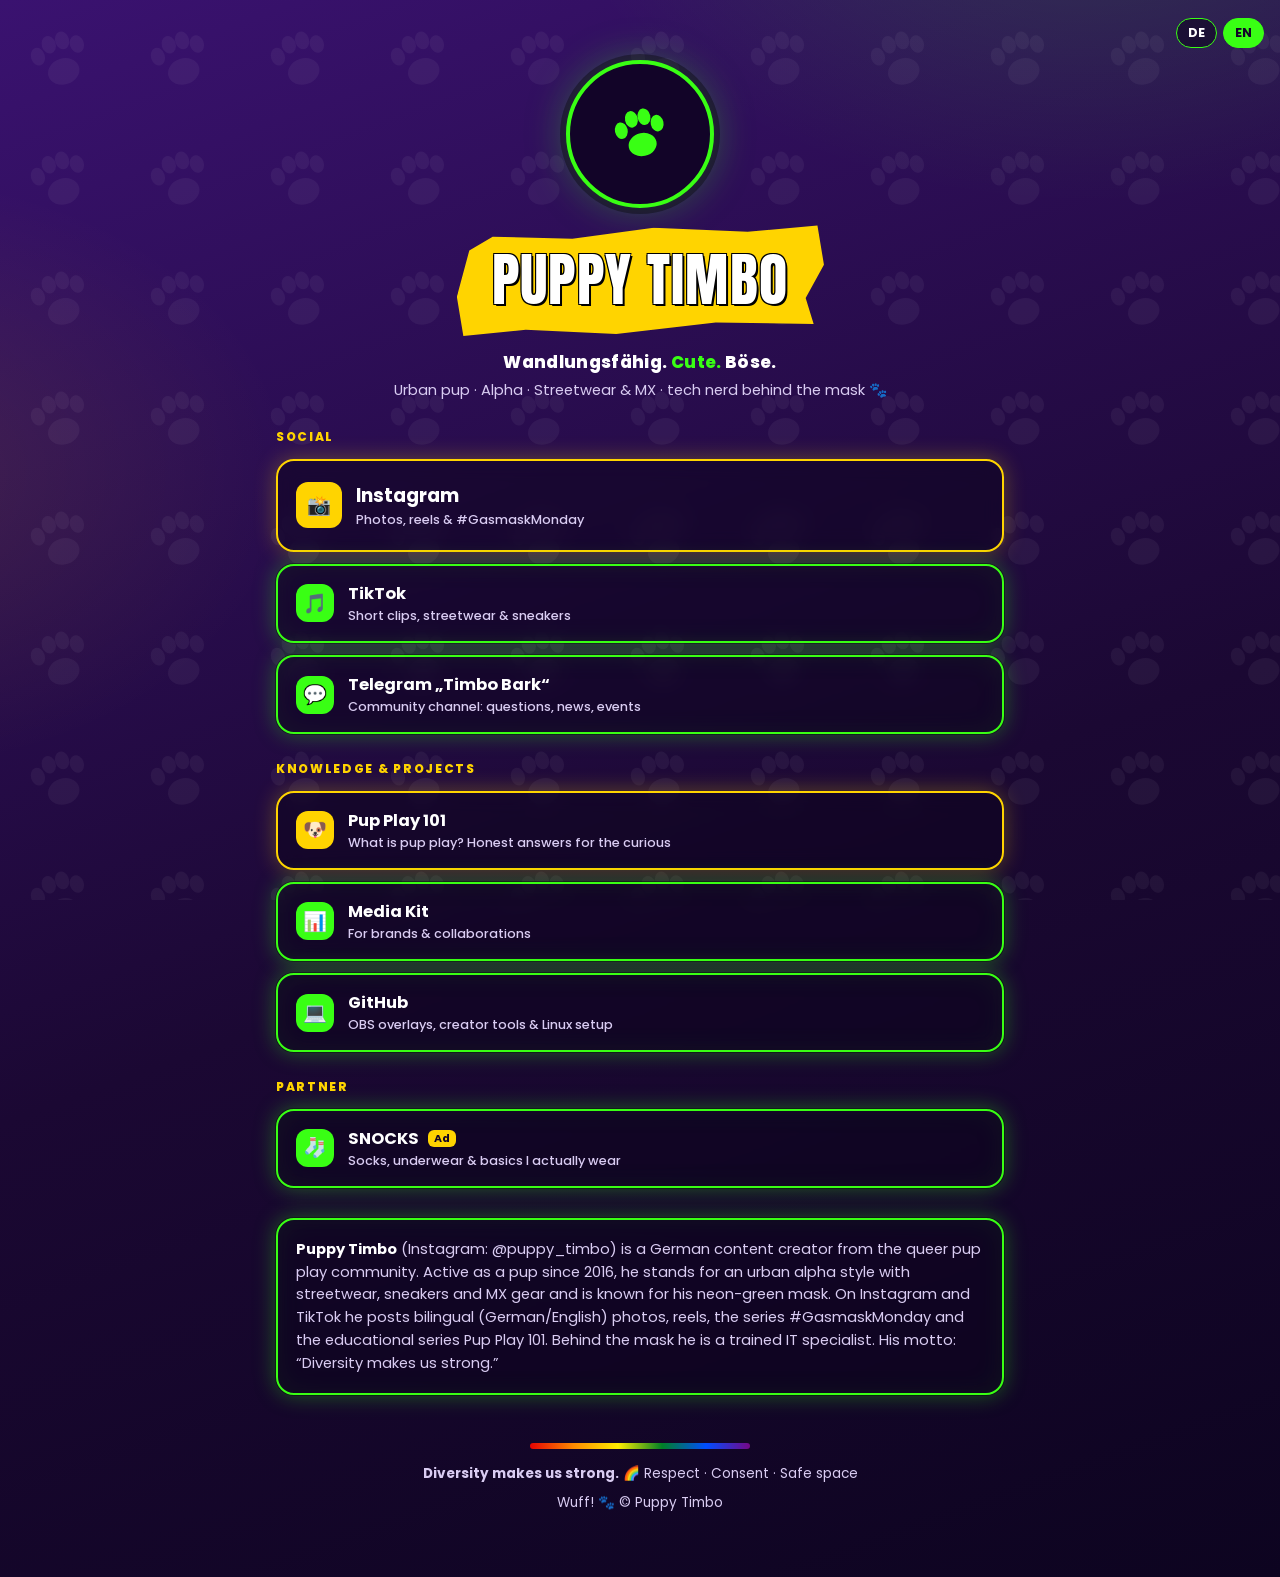
==== index.html @ d81efe4d "Add files via upload" ====
<!DOCTYPE html>
<html lang="de">
<head>
<meta charset="utf-8">
<meta name="viewport" content="width=device-width,initial-scale=1">
<title>Puppy Timbo · Links</title>
<meta name="description" content="Puppy Timbo – Urban Pup, Alpha, Content Creator. Wandlungsfähig. Cute. Böse. Alle Links an einem Ort.">
<meta property="og:title" content="Puppy Timbo 🐾">
<meta property="og:description" content="Wandlungsfähig. Cute. Böse. – Alle Links von Puppy Timbo.">
<meta property="og:image" content="https://puppytimbo.github.io/assets/social-preview.png">
<link rel="canonical" href="https://puppytimbo.github.io/">
<meta property="og:url" content="https://puppytimbo.github.io/">
<meta property="og:type" content="profile">
<meta name="twitter:card" content="summary_large_image">
<link rel="alternate" type="text/plain" title="llms.txt" href="/llms.txt">
<script type="application/ld+json">
{
 "@context": "https://schema.org",
 "@graph": [
  {
   "@type": "Person",
   "@id": "https://puppytimbo.github.io/#person",
   "name": "Puppy Timbo",
   "alternateName": [
    "Pup Timbo",
    "puppy_timbo",
    "Timbo"
   ],
   "url": "https://puppytimbo.github.io/",
   "image": "https://puppytimbo.github.io/assets/social-preview.png",
   "description": "Puppy Timbo (Instagram: @puppy_timbo) ist ein deutscher Content Creator aus der queeren Pup-Play-Community. Er ist seit 2016 als Puppy aktiv, steht für einen urbanen Alpha-Stil mit Streetwear, Sneakern und MX-Gear und ist an seiner neongrünen Maske erkennbar. Auf Instagram und TikTok postet er zweisprachig (Deutsch/Englisch) Fotos, Reels, die Serie #GasmaskMonday und die Aufklärungsreihe Pup Play 101. Hinter der Maske ist er gelernter Informatiker. Sein Motto: „Vielfalt macht stark.“",
   "jobTitle": "Content Creator",
   "knowsAbout": [
    "Pup Play",
    "Pet Play",
    "Queer Community",
    "LGBTQ+",
    "Streetwear",
    "MX-Gear",
    "Content Creation",
    "OBS Studio",
    "Fotografie"
   ],
   "knowsLanguage": [
    "de",
    "en"
   ],
   "slogan": "Wandlungsfähig. Cute. Böse.",
   "sameAs": [
    "https://www.instagram.com/puppy_timbo/",
    "https://www.tiktok.com/@puppy.timbo",
    "https://t.me/timbo_bark",
    "https://github.com/PuppyTimbo"
   ]
  },
  {
   "@type": "WebSite",
   "@id": "https://puppytimbo.github.io/#website",
   "url": "https://puppytimbo.github.io/",
   "name": "Puppy Timbo",
   "inLanguage": [
    "de",
    "en"
   ],
   "publisher": {
    "@id": "https://puppytimbo.github.io/#person"
   }
  }
 ]
}
</script>
<meta name="theme-color" content="#3a1270">
<link rel="icon" href="assets/paw.svg">
<link rel="preconnect" href="https://fonts.googleapis.com"><link rel="preconnect" href="https://fonts.gstatic.com" crossorigin>
<link href="https://fonts.googleapis.com/css2?family=Anton&family=Poppins:wght@400;500;600;700;800&display=swap" rel="stylesheet">
<link rel="stylesheet" href="assets/timbo.css">
<script src="assets/lang.js"></script>
<style>
  .hero{text-align:center;padding-top:28px}
  .avatar{width:148px;height:148px;border-radius:50%;margin:0 auto 18px;border:4px solid var(--neon);
    box-shadow:0 0 0 6px rgba(0,0,0,.35),0 0 40px var(--neon-soft);background:#120428 url(assets/paw.svg) center/55% no-repeat;overflow:hidden}
  .avatar img{width:100%;height:100%;object-fit:cover;display:block}
  .claim{font-weight:800;font-size:1.05rem;margin-top:14px;letter-spacing:.02em}
  .claim i{font-style:normal;color:var(--neon)}
  .sub{color:var(--text-2);font-size:.92rem;margin-top:4px}
  .btn.big{padding:20px 18px;font-size:1.18rem}.btn.big .ico{width:46px;height:46px}
  .about{padding:18px;margin-top:30px;font-size:.92rem;color:var(--text-2)}
  .about b{color:#fff}
  .sec{font-size:.75rem;font-weight:800;letter-spacing:.14em;text-transform:uppercase;color:var(--gelb);margin:26px 0 2px}
</style>
</head>
<body>
<div class="lang"><button data-set="de">DE</button><button data-set="en">EN</button></div>
<main class="wrap">
  <header class="hero">
    <!-- Profilbild: lege dein Foto als assets/timbo.jpg ab (quadratisch, mind. 400×400) -->
    <div class="avatar"><img src="assets/timbo.jpg" alt="Puppy Timbo" onerror="this.remove()"></div>
    <h1 class="brush">Puppy Timbo</h1>
    <p class="claim">Wandlungsfähig. <i>Cute.</i> Böse.</p>
    <p class="sub" data-lang="de">Urban Pup · Alpha · Streetwear & MX · Tech-Nerd hinter der Maske 🐾</p>
    <p class="sub" data-lang="en">Urban pup · Alpha · Streetwear & MX · tech nerd behind the mask 🐾</p>
  </header>

  <p class="sec">Social</p>
  <a class="btn glass gelb big" href="https://www.instagram.com/puppy_timbo/?utm_source=github&utm_medium=linkinbio&utm_campaign=links" target="_blank" rel="noopener">
    <span class="ico">📸</span><span>Instagram<small data-lang="de">Fotos, Reels & #GasmaskMonday</small><small data-lang="en">Photos, reels & #GasmaskMonday</small></span></a>
  <a class="btn glass" href="https://www.tiktok.com/@puppy.timbo?utm_source=github&utm_medium=linkinbio&utm_campaign=links" target="_blank" rel="noopener">
    <span class="ico">🎵</span><span>TikTok<small data-lang="de">Kurze Clips, Streetwear & Sneaker</small><small data-lang="en">Short clips, streetwear & sneakers</small></span></a>
  <a class="btn glass" href="https://t.me/timbo_bark" target="_blank" rel="noopener">
    <span class="ico">💬</span><span>Telegram „Timbo Bark“<small data-lang="de">Community-Kanal: Fragen, News, Events</small><small data-lang="en">Community channel: questions, news, events</small></span></a>

  <p class="sec" data-lang="de">Wissen & Projekte</p><p class="sec" data-lang="en">Knowledge & projects</p>
  <a class="btn glass gelb" href="pupplay101.html">
    <span class="ico">🐶</span><span>Pup Play 101<small data-lang="de">Was ist Pup Play? Ehrliche Antworten für Neugierige</small><small data-lang="en">What is pup play? Honest answers for the curious</small></span></a>
  <a class="btn glass" href="mediakit.html">
    <span class="ico">📊</span><span>Media Kit<small data-lang="de">Für Brands & Kooperationen</small><small data-lang="en">For brands & collaborations</small></span></a>
  <a class="btn glass" href="https://github.com/PuppyTimbo" target="_blank" rel="noopener">
    <span class="ico">💻</span><span>GitHub<small data-lang="de">OBS-Overlays, Creator-Tools & Linux-Setup</small><small data-lang="en">OBS overlays, creator tools & Linux setup</small></span></a>

  <p class="sec">Partner</p>
  <!-- Affiliate-Link: SNOCKS-Link mit deinen UTM-Parametern hier eintragen -->
  <a class="btn glass" href="https://snocks.com/?utm_source=github&utm_medium=linkinbio&utm_campaign=snocks" target="_blank" rel="noopener sponsored">
    <span class="ico">🧦</span><span>SNOCKS <span class="tag-ad" data-lang="de">Werbung</span><span class="tag-ad" data-lang="en">Ad</span><small data-lang="de">Socken, Underwear & Basics, die ich selbst trage</small><small data-lang="en">Socks, underwear & basics I actually wear</small></span></a>

  <section class="about glass" aria-label="Über Puppy Timbo">
    <p data-lang="de"><b>Puppy Timbo</b> (Instagram: @puppy_timbo) ist ein deutscher Content Creator aus der queeren Pup-Play-Community. Er ist seit 2016 als Puppy aktiv, steht für einen urbanen Alpha-Stil mit Streetwear, Sneakern und MX-Gear und ist an seiner neongrünen Maske erkennbar. Auf Instagram und TikTok postet er zweisprachig (Deutsch/Englisch) Fotos, Reels, die Serie #GasmaskMonday und die Aufklärungsreihe Pup Play 101. Hinter der Maske ist er gelernter Informatiker. Sein Motto: „Vielfalt macht stark.“</p>
    <p data-lang="en"><b>Puppy Timbo</b> (Instagram: @puppy_timbo) is a German content creator from the queer pup play community. Active as a pup since 2016, he stands for an urban alpha style with streetwear, sneakers and MX gear and is known for his neon-green mask. On Instagram and TikTok he posts bilingual (German/English) photos, reels, the series #GasmaskMonday and the educational series Pup Play 101. Behind the mask he is a trained IT specialist. His motto: “Diversity makes us strong.”</p>
  </section>

  <footer>
    <div class="rainbow"></div>
    <p data-lang="de"><b>Vielfalt macht stark.</b> 🌈 Respekt · Konsens · Safe Space</p>
    <p data-lang="en"><b>Diversity makes us strong.</b> 🌈 Respect · Consent · Safe space</p>
    <p style="margin-top:8px">Wuff! 🐾 © Puppy Timbo</p>
  </footer>
</main>
</body>
</html>
---- assets/timbo.css ----
/* Puppy Timbo – Design-System (Media-Kit-Look: Lila, gelber Pinsel, Glas + Neongrün) */
@font-face{font-family:"Anton";src:url("anton.woff2") format("woff2");font-display:swap}
:root{
  --lila-1:#1b0833; --lila-2:#3a1270; --lila-3:#5b1fa6;
  --neon:#39ff14; --neon-soft:rgba(57,255,20,.35);
  --gelb:#ffd400; --blau:#2f7bff;
  --glas:rgba(14,4,30,.55); --text:#ffffff; --text-2:#d9ccf2;
  --radius:18px;
  --font-head:'Anton','Impact',sans-serif;
  --font:'Poppins',system-ui,sans-serif;
}
*{box-sizing:border-box;margin:0;padding:0}
html{scroll-behavior:smooth;background:#0d0420}
body{
  font-family:var(--font);color:var(--text);min-height:100vh;line-height:1.55;
  background:
    radial-gradient(900px 600px at 85% -10%, rgba(57,255,20,.18), transparent 60%),
    radial-gradient(700px 500px at -10% 30%, rgba(255,212,0,.10), transparent 60%),
    linear-gradient(160deg,var(--lila-2) 0%,var(--lila-1) 55%,#0d0420 100%);

}
body::before{ /* Pfoten-Muster */
  content:"";position:fixed;inset:0;pointer-events:none;opacity:.05;
  background-image:url("data:image/svg+xml,%3Csvg xmlns='http://www.w3.org/2000/svg' width='120' height='120' viewBox='0 0 120 120'%3E%3Cg fill='%23ffffff' transform='rotate(-18 60 60)'%3E%3Cellipse cx='60' cy='72' rx='16' ry='13'/%3E%3Cellipse cx='40' cy='50' rx='7' ry='9'/%3E%3Cellipse cx='54' cy='42' rx='7' ry='9'/%3E%3Cellipse cx='68' cy='42' rx='7' ry='9'/%3E%3Cellipse cx='81' cy='50' rx='7' ry='9'/%3E%3C/g%3E%3C/svg%3E");
}
a{color:var(--neon)}
.wrap{max-width:760px;margin:0 auto;padding:32px 16px 64px;position:relative}
.wrap.wide{max-width:1040px}

/* Gelber Pinselstrich hinter Überschriften */
.brush{
  display:inline-block;position:relative;font-family:var(--font-head);
  font-weight:400;letter-spacing:.02em;text-transform:uppercase;color:#fff;
  padding:.15em .6em .2em;z-index:0;
  text-shadow:2px 2px 0 #000,-1px -1px 0 #000,1px -1px 0 #000,-1px 1px 0 #000;
}
.brush::before{
  content:"";position:absolute;inset:0;z-index:-1;background:var(--gelb);
  transform:rotate(-1.6deg) skewX(-8deg);
  clip-path:polygon(2% 18%,8% 6%,30% 10%,52% 2%,78% 8%,97% 4%,100% 40%,96% 70%,99% 94%,72% 90%,45% 98%,20% 92%,3% 96%,0 60%);
}
h1.brush{font-size:clamp(2.2rem,7vw,3.6rem)}
h2.brush{font-size:clamp(1.5rem,4.5vw,2.1rem);margin:40px 0 18px}

/* Glas-Kacheln mit Neongrün-Rahmen */
.glass{
  background:var(--glas);border:2px solid var(--neon);border-radius:var(--radius);
  box-shadow:0 0 0 1px rgba(0,0,0,.4),0 0 22px var(--neon-soft),inset 0 0 30px rgba(57,255,20,.06);
  backdrop-filter:blur(10px);-webkit-backdrop-filter:blur(10px);
}
.grid{display:grid;gap:14px;grid-template-columns:repeat(auto-fit,minmax(160px,1fr))}
.kpi{padding:18px;text-align:center}
.kpi b{display:block;font-family:var(--font-head);font-size:2.3rem;font-weight:400;color:var(--neon);line-height:1.1}
.kpi span{font-size:.85rem;color:var(--text-2);font-weight:600}

/* Listen mit grünen Punkten */
ul.dots{list-style:none}
ul.dots li{padding-left:1.4em;position:relative;margin:.35em 0}
ul.dots li::before{content:"";position:absolute;left:0;top:.55em;width:.62em;height:.62em;border-radius:50%;background:var(--neon);box-shadow:0 0 8px var(--neon)}

.chips{display:flex;flex-wrap:wrap;gap:8px}
.chip{border:1.5px solid var(--neon);border-radius:999px;padding:4px 12px;font-size:.85rem;font-weight:600;background:rgba(57,255,20,.08)}

.btn{
  display:flex;align-items:center;gap:14px;width:100%;padding:15px 18px;margin:12px 0;
  text-decoration:none;color:#fff;font-weight:700;font-size:1.02rem;
  transition:transform .15s ease, box-shadow .15s ease;
}
.btn:hover{transform:translateY(-2px) rotate(-.4deg);box-shadow:0 0 34px var(--neon-soft)}
.btn .ico{width:38px;height:38px;flex:none;border-radius:12px;display:grid;place-items:center;background:var(--neon);color:#120428;font-size:1.2rem}
.btn small{display:block;font-weight:500;color:var(--text-2);font-size:.8rem}
.btn.gelb{border-color:var(--gelb);box-shadow:0 0 22px rgba(255,212,0,.3)}
.btn.gelb .ico{background:var(--gelb)}
.tag-ad{font-size:.68rem;font-weight:700;color:#120428;background:var(--gelb);border-radius:6px;padding:1px 6px;margin-left:6px;vertical-align:middle}

.rainbow{height:6px;border-radius:6px;background:linear-gradient(90deg,#e40303,#ff8c00,#ffed00,#008026,#004dff,#750787)}
.muted{color:var(--text-2)}
footer{margin-top:48px;text-align:center;font-size:.85rem;color:var(--text-2)}
footer .rainbow{max-width:220px;margin:0 auto 14px}

/* Sprachumschalter DE/EN */
.lang{position:absolute;top:18px;right:16px;display:flex;gap:6px;z-index:5}
.lang button{font:700 .8rem var(--font);color:#fff;background:var(--glas);border:1.5px solid var(--neon);border-radius:999px;padding:5px 11px;cursor:pointer}
.lang button[aria-pressed="true"]{background:var(--neon);color:#120428}
html[lang="de"] [data-lang="en"], html[lang="en"] [data-lang="de"]{display:none!important}

details.faq{margin:12px 0;padding:0}
details.faq summary{cursor:pointer;list-style:none;padding:16px 50px 16px 18px;font-weight:700;position:relative}
details.faq summary::-webkit-details-marker{display:none}
details.faq summary::after{content:"+";position:absolute;right:18px;top:10px;font-size:1.6rem;color:var(--neon)}
details.faq[open] summary::after{content:"–"}
details.faq .a{padding:0 18px 18px;color:var(--text-2)}
details.faq .a p+p{margin-top:.6em}

nav.top{display:flex;gap:10px;flex-wrap:wrap;margin-bottom:12px}
nav.top a{font-weight:700;font-size:.85rem;text-decoration:none;color:#fff;border-bottom:2px solid var(--neon)}
@media (prefers-reduced-motion:reduce){*{transition:none!important;animation:none!important}}
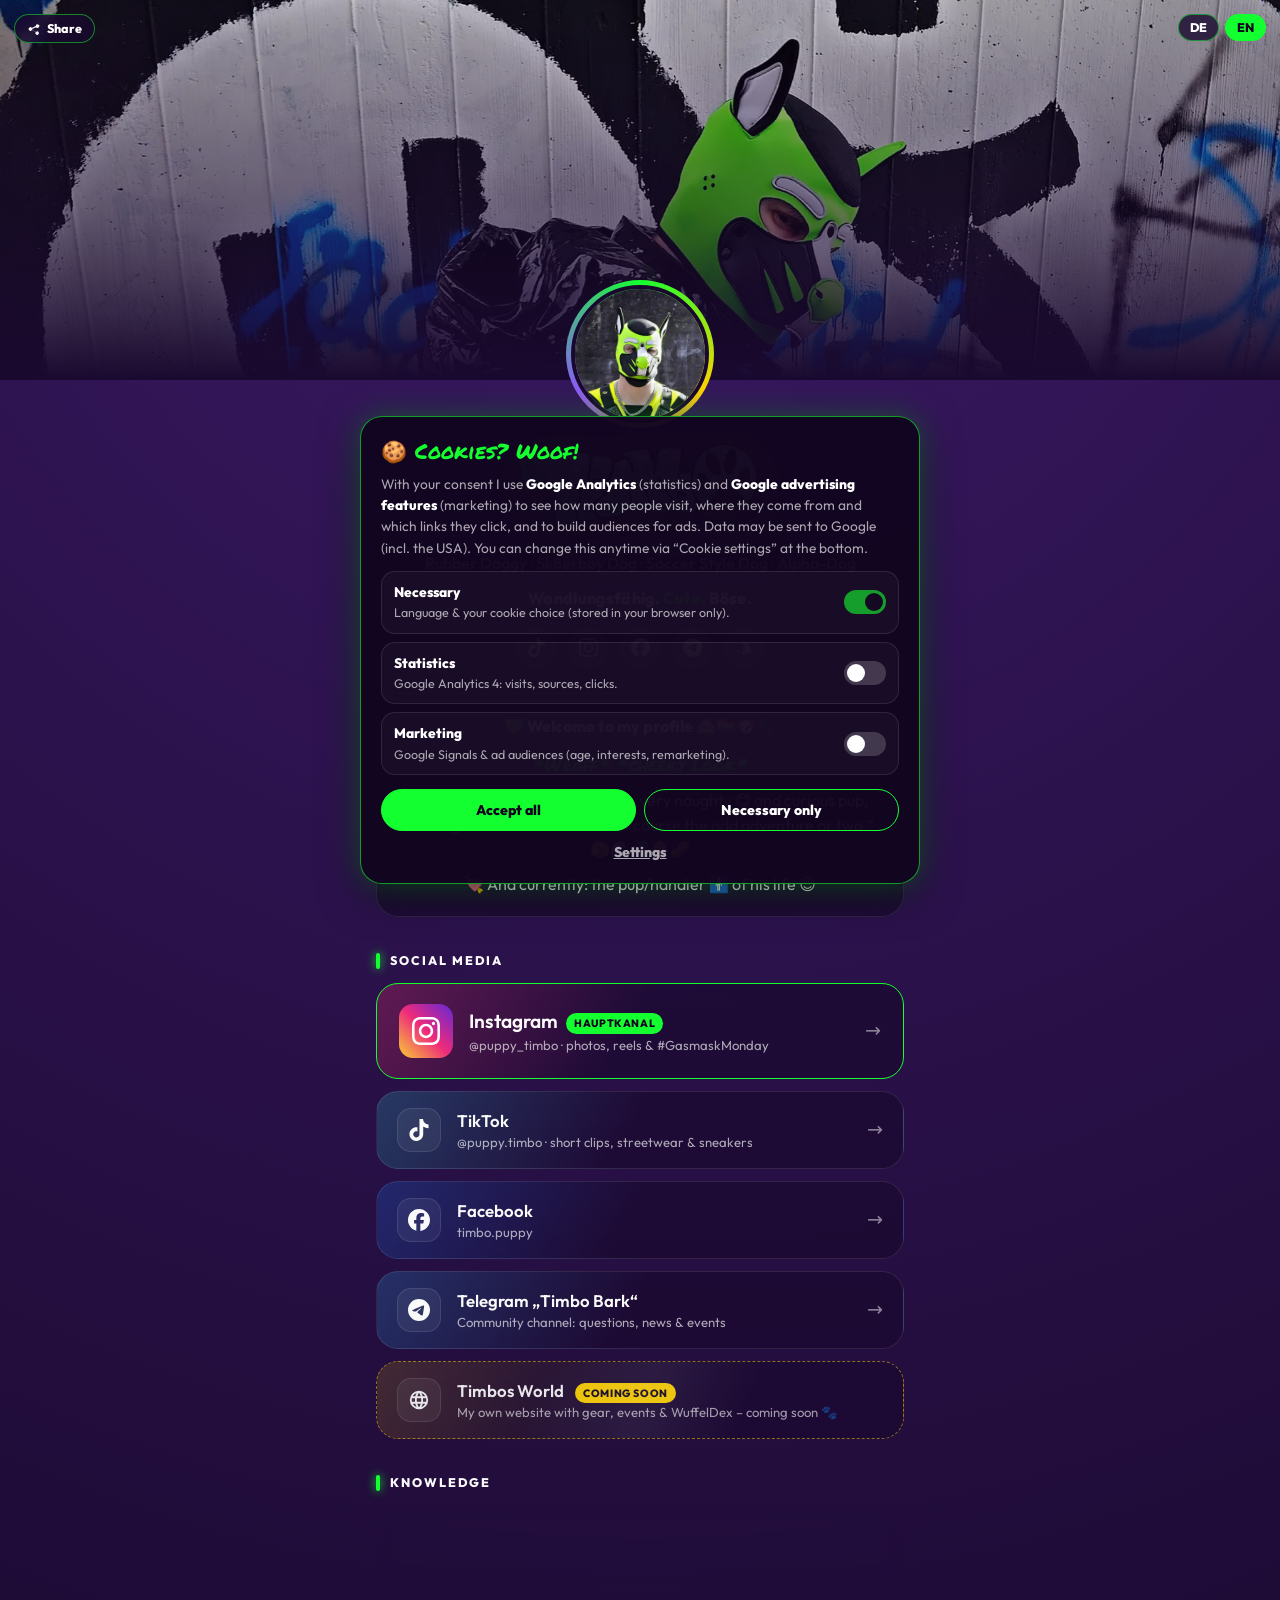
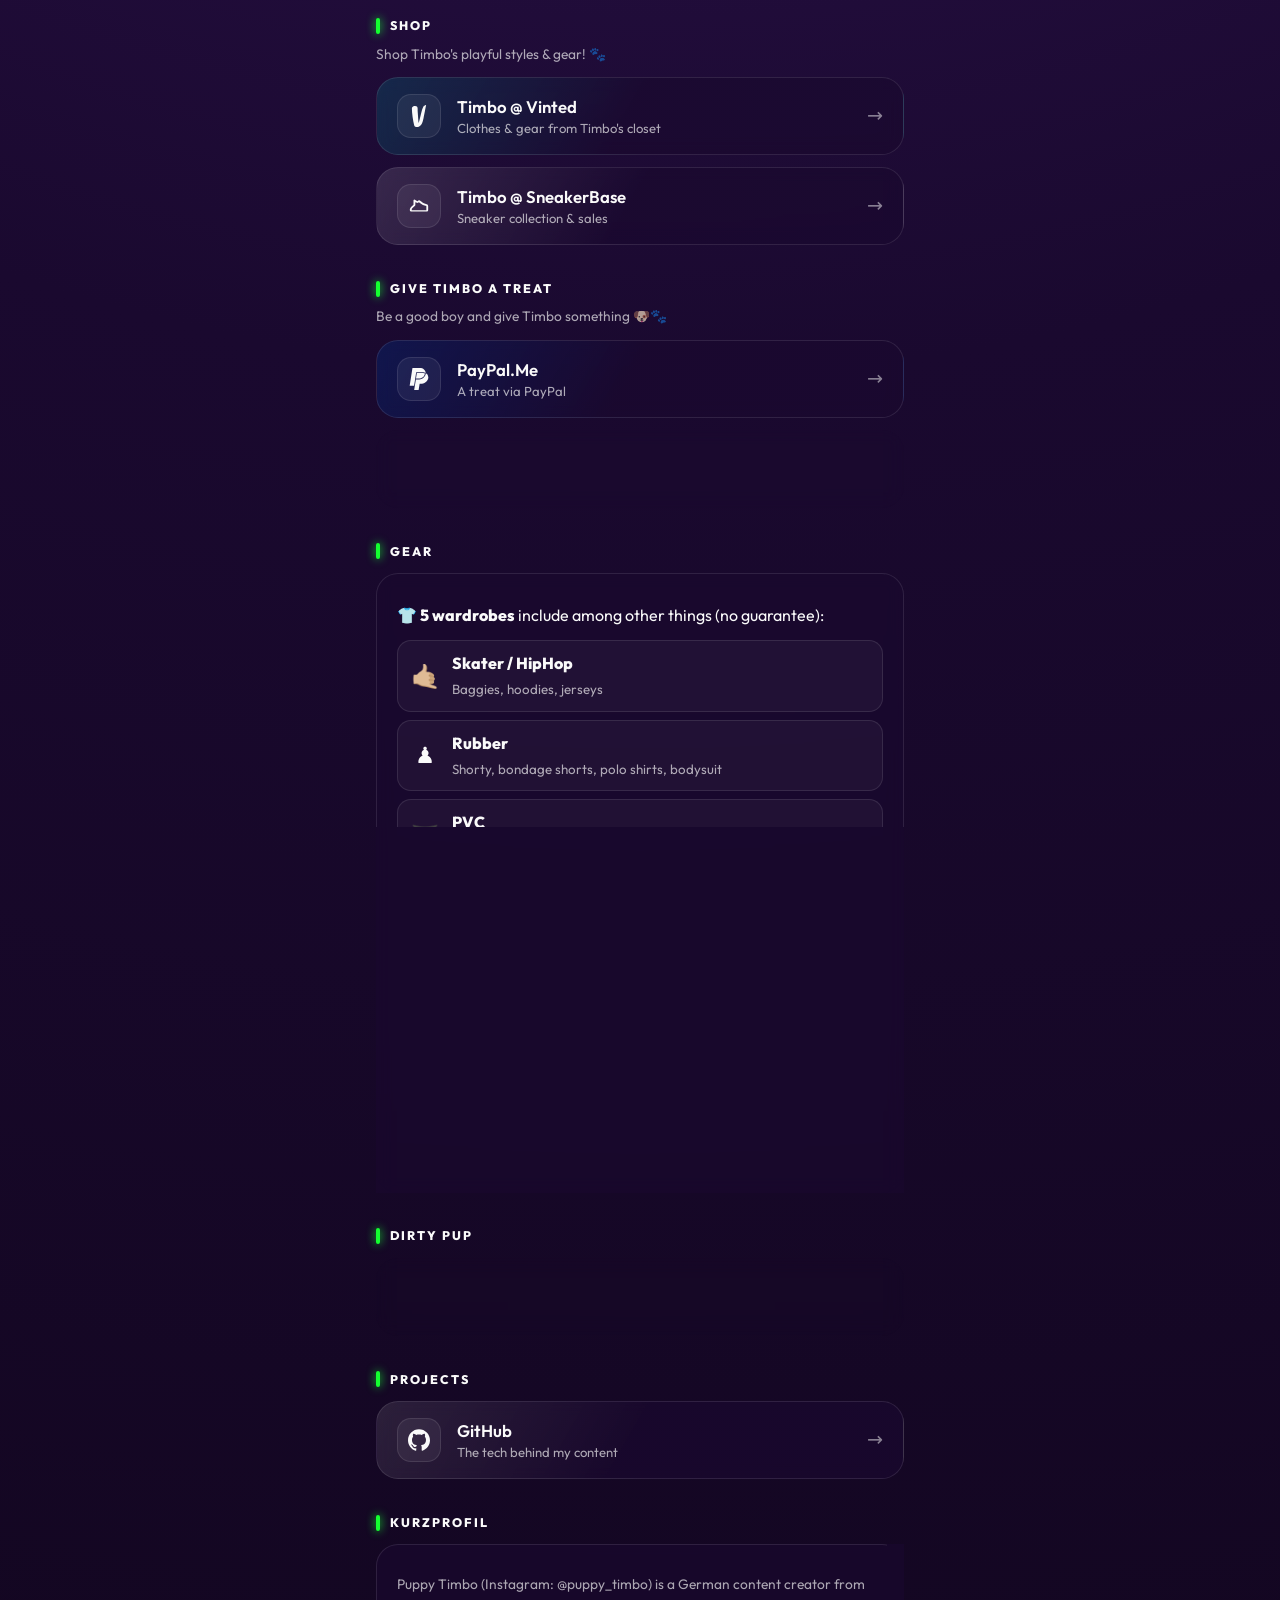
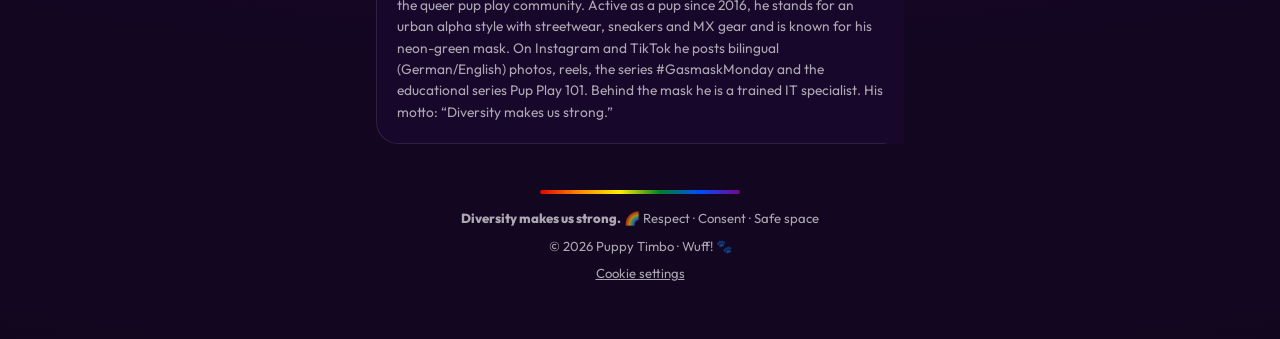
==== commit 2690f2cb: "Add files via upload" ====
--- a/index.html
+++ b/index.html
@@ -2,137 +2,234 @@
 <html lang="de">
 <head>
 <meta charset="utf-8">
+<!-- Consent Mode v2: Standard = abgelehnt (muss VOR dem Google-Tag stehen) -->
+<script>window.dataLayer=window.dataLayer||[];function gtag(){dataLayer.push(arguments);}
+gtag('consent','default',{ad_storage:'denied',ad_user_data:'denied',ad_personalization:'denied',analytics_storage:'denied',functionality_storage:'granted',security_storage:'granted',wait_for_update:500});
+gtag('set','ads_data_redaction',true);gtag('set','url_passthrough',true);
+try{var tc=JSON.parse(localStorage.getItem('timbo-consent-v1'));if(tc){gtag('consent','update',{analytics_storage:tc.statistik?'granted':'denied',ad_storage:tc.marketing?'granted':'denied',ad_user_data:tc.marketing?'granted':'denied',ad_personalization:tc.marketing?'granted':'denied'});}}catch(e){}</script>
+<!-- Google-Tag (von GA4) -->
+<script async src="https://www.googletagmanager.com/gtm.js?id=GTM-PMDLR2VM"></script>
+<script> window.dataLayer = window.dataLayer || []; function gtag(){dataLayer.push(arguments);} gtag('js', new Date()); </script>
+<script src="assets/consent.js" defer></script>
 <meta name="viewport" content="width=device-width,initial-scale=1">
-<title>Puppy Timbo · Links</title>
-<meta name="description" content="Puppy Timbo – Urban Pup, Alpha, Content Creator. Wandlungsfähig. Cute. Böse. Alle Links an einem Ort.">
-<meta property="og:title" content="Puppy Timbo 🐾">
-<meta property="og:description" content="Wandlungsfähig. Cute. Böse. – Alle Links von Puppy Timbo.">
-<meta property="og:image" content="https://puppytimbo.github.io/assets/social-preview.png">
+<title>Puppy Timbo 🐾 | Pup-Play-Creator · Urban Pup · Alpha</title>
+<meta name="description" content="Puppy Timbo (@puppy_timbo): Pup-Play-Creator aus Deutschland – Urban Pup, Alpha, Streetwear &amp; MX-Gear. Alle Links, Instagram und Pup Play 101.">
+<meta name="keywords" content="Puppy Timbo, Pup Timbo, puppy_timbo, Pup Play, Puppy Play, Pup Play Deutschland, queer, LGBTQ, Streetwear, MX-Gear, Content Creator">
+<meta name="author" content="Puppy Timbo">
 <link rel="canonical" href="https://puppytimbo.github.io/">
+<meta property="og:type" content="profile">
+<meta property="og:locale" content="de_DE">
+<meta property="og:locale:alternate" content="en_GB">
+<meta property="og:site_name" content="Puppy Timbo">
+<meta property="og:title" content="Puppy Timbo 🐾 | Pup-Play-Creator · Urban Pup · Alpha">
+<meta property="og:description" content="Puppy Timbo (@puppy_timbo): Pup-Play-Creator aus Deutschland – Urban Pup, Alpha, Streetwear &amp; MX-Gear. Alle Links, Instagram und Pup Play 101.">
 <meta property="og:url" content="https://puppytimbo.github.io/">
-<meta property="og:type" content="profile">
+<meta property="og:image" content="https://puppytimbo.github.io/assets/og-image.png">
+<meta property="og:image:width" content="1200"><meta property="og:image:height" content="630">
+<meta property="og:image:alt" content="Puppy Timbo – Wandlungsfähig. Cute. Böse.">
 <meta name="twitter:card" content="summary_large_image">
-<link rel="alternate" type="text/plain" title="llms.txt" href="/llms.txt">
+<meta name="twitter:title" content="Puppy Timbo 🐾 | Pup-Play-Creator · Urban Pup · Alpha">
+<meta name="twitter:description" content="Puppy Timbo (@puppy_timbo): Pup-Play-Creator aus Deutschland – Urban Pup, Alpha, Streetwear &amp; MX-Gear. Alle Links, Instagram und Pup Play 101.">
+<meta name="twitter:image" content="https://puppytimbo.github.io/assets/og-image.png">
+<meta name="theme-color" content="#1a092f">
+<link rel="icon" href="assets/paw.svg" type="image/svg+xml">
+<link rel="alternate" type="text/plain" title="llms.txt" href="https://puppytimbo.github.io/llms.txt">
+<link rel="preload" href="assets/fonts/permanent-marker-latin-400-normal.woff2" as="font" type="font/woff2" crossorigin>
+<link rel="stylesheet" href="assets/style.css">
+<script src="assets/lang.js"></script>
+<!-- Google Search Console: falls nötig, hier den Bestätigungs-Code eintragen: <meta name="google-site-verification" content="CODE"> -->
 <script type="application/ld+json">
 {
  "@context": "https://schema.org",
- "@graph": [
-  {
-   "@type": "Person",
-   "@id": "https://puppytimbo.github.io/#person",
-   "name": "Puppy Timbo",
-   "alternateName": [
-    "Pup Timbo",
-    "puppy_timbo",
-    "Timbo"
-   ],
-   "url": "https://puppytimbo.github.io/",
-   "image": "https://puppytimbo.github.io/assets/social-preview.png",
-   "description": "Puppy Timbo (Instagram: @puppy_timbo) ist ein deutscher Content Creator aus der queeren Pup-Play-Community. Er ist seit 2016 als Puppy aktiv, steht für einen urbanen Alpha-Stil mit Streetwear, Sneakern und MX-Gear und ist an seiner neongrünen Maske erkennbar. Auf Instagram und TikTok postet er zweisprachig (Deutsch/Englisch) Fotos, Reels, die Serie #GasmaskMonday und die Aufklärungsreihe Pup Play 101. Hinter der Maske ist er gelernter Informatiker. Sein Motto: „Vielfalt macht stark.“",
-   "jobTitle": "Content Creator",
-   "knowsAbout": [
-    "Pup Play",
-    "Pet Play",
-    "Queer Community",
-    "LGBTQ+",
-    "Streetwear",
-    "MX-Gear",
-    "Content Creation",
-    "OBS Studio",
-    "Fotografie"
-   ],
-   "knowsLanguage": [
-    "de",
-    "en"
-   ],
-   "slogan": "Wandlungsfähig. Cute. Böse.",
-   "sameAs": [
-    "https://www.instagram.com/puppy_timbo/",
-    "https://www.tiktok.com/@puppy.timbo",
-    "https://t.me/timbo_bark",
-    "https://github.com/PuppyTimbo"
-   ]
-  },
-  {
-   "@type": "WebSite",
-   "@id": "https://puppytimbo.github.io/#website",
-   "url": "https://puppytimbo.github.io/",
-   "name": "Puppy Timbo",
-   "inLanguage": [
-    "de",
-    "en"
-   ],
-   "publisher": {
-    "@id": "https://puppytimbo.github.io/#person"
-   }
-  }
- ]
+ "@type": "ProfilePage",
+ "url": "https://puppytimbo.github.io/",
+ "dateCreated": "2026-11-12T20:00:00+01:00",
+ "dateModified": "2026-11-12T20:00:00+01:00",
+ "inLanguage": [
+  "de",
+  "en"
+ ],
+ "mainEntity": {
+  "@type": "Person",
+  "@id": "https://puppytimbo.github.io/#person",
+  "name": "Puppy Timbo",
+  "alternateName": [
+   "Pup Timbo",
+   "puppy_timbo",
+   "Timbo"
+  ],
+  "description": "Puppy Timbo (Instagram: @puppy_timbo) ist ein deutscher Content Creator aus der queeren Pup-Play-Community. Er ist seit 2016 als Puppy aktiv, steht für einen urbanen Alpha-Stil mit Streetwear, Sneakern und MX-Gear und ist an seiner neongrünen Maske erkennbar. Auf Instagram und TikTok postet er zweisprachig (Deutsch/Englisch) Fotos, Reels, die Serie #GasmaskMonday und die Aufklärungsreihe Pup Play 101. Hinter der Maske ist er gelernter Informatiker. Sein Motto: „Vielfalt macht stark.“",
+  "url": "https://puppytimbo.github.io/",
+  "image": "https://puppytimbo.github.io/assets/og-image.png",
+  "jobTitle": "Content Creator",
+  "slogan": "Wandlungsfähig. Cute. Böse.",
+  "knowsAbout": [
+   "Pup Play",
+   "Puppy Play",
+   "Pet Play",
+   "Queer Community",
+   "LGBTQ+",
+   "Streetwear",
+   "MX-Gear",
+   "Content Creation",
+   "Fotografie"
+  ],
+  "knowsLanguage": [
+   "de",
+   "en"
+  ],
+  "sameAs": [
+   "https://www.instagram.com/puppy_timbo/",
+   "https://www.tiktok.com/@puppy.timbo",
+   "https://www.facebook.com/timbo.puppy",
+   "https://t.me/timbo_bark",
+   "https://github.com/PuppyTimbo"
+  ]
+ }
 }
 </script>
-<meta name="theme-color" content="#3a1270">
-<link rel="icon" href="assets/paw.svg">
-<link rel="preconnect" href="https://fonts.googleapis.com"><link rel="preconnect" href="https://fonts.gstatic.com" crossorigin>
-<link href="https://fonts.googleapis.com/css2?family=Anton&family=Poppins:wght@400;500;600;700;800&display=swap" rel="stylesheet">
-<link rel="stylesheet" href="assets/timbo.css">
-<script src="assets/lang.js"></script>
-<style>
-  .hero{text-align:center;padding-top:28px}
-  .avatar{width:148px;height:148px;border-radius:50%;margin:0 auto 18px;border:4px solid var(--neon);
-    box-shadow:0 0 0 6px rgba(0,0,0,.35),0 0 40px var(--neon-soft);background:#120428 url(assets/paw.svg) center/55% no-repeat;overflow:hidden}
-  .avatar img{width:100%;height:100%;object-fit:cover;display:block}
-  .claim{font-weight:800;font-size:1.05rem;margin-top:14px;letter-spacing:.02em}
-  .claim i{font-style:normal;color:var(--neon)}
-  .sub{color:var(--text-2);font-size:.92rem;margin-top:4px}
-  .btn.big{padding:20px 18px;font-size:1.18rem}.btn.big .ico{width:46px;height:46px}
-  .about{padding:18px;margin-top:30px;font-size:.92rem;color:var(--text-2)}
-  .about b{color:#fff}
-  .sec{font-size:.75rem;font-weight:800;letter-spacing:.14em;text-transform:uppercase;color:var(--gelb);margin:26px 0 2px}
-</style>
 </head>
 <body>
+<div class="paws" aria-hidden="true"><i style="left:6%;animation-duration:19s;animation-delay:0s;width:18px;height:18px"></i><i style="left:18%;animation-duration:24s;animation-delay:6s;width:26px;height:26px"></i><i style="left:31%;animation-duration:21s;animation-delay:11s;width:16px;height:16px"></i><i style="left:47%;animation-duration:26s;animation-delay:3s;width:22px;height:22px"></i><i style="left:62%;animation-duration:20s;animation-delay:9s;width:18px;height:18px"></i><i style="left:74%;animation-duration:23s;animation-delay:1s;width:28px;height:28px"></i><i style="left:86%;animation-duration:18s;animation-delay:13s;width:16px;height:16px"></i><i style="left:94%;animation-duration:25s;animation-delay:7s;width:20px;height:20px"></i></div>
 <div class="lang"><button data-set="de">DE</button><button data-set="en">EN</button></div>
+<button class="share" type="button" onclick="timboShare()" aria-label="Seite teilen"><svg viewBox="0 0 24 24" aria-hidden="true"><path d="M18 16a3 3 0 0 0-2.4 1.2l-6.7-3.4a3 3 0 0 0 0-1.6l6.7-3.4A3 3 0 1 0 15 7l-6.7 3.4a3 3 0 1 0 0 3.2L15 17a3 3 0 1 0 3-1Z"/></svg><span data-lang="de">Teilen</span><span data-lang="en">Share</span></button>
+<header class="cover"><img src="assets/cover.webp" alt="" width="1800" height="675" fetchpriority="high"></header>
 <main class="wrap">
-  <header class="hero">
-    <!-- Profilbild: lege dein Foto als assets/timbo.jpg ab (quadratisch, mind. 400×400) -->
-    <div class="avatar"><img src="assets/timbo.jpg" alt="Puppy Timbo" onerror="this.remove()"></div>
-    <h1 class="brush">Puppy Timbo</h1>
-    <p class="claim">Wandlungsfähig. <i>Cute.</i> Böse.</p>
-    <p class="sub" data-lang="de">Urban Pup · Alpha · Streetwear & MX · Tech-Nerd hinter der Maske 🐾</p>
-    <p class="sub" data-lang="en">Urban pup · Alpha · Streetwear & MX · tech nerd behind the mask 🐾</p>
-  </header>
-
-  <p class="sec">Social</p>
-  <a class="btn glass gelb big" href="https://www.instagram.com/puppy_timbo/?utm_source=github&utm_medium=linkinbio&utm_campaign=links" target="_blank" rel="noopener">
-    <span class="ico">📸</span><span>Instagram<small data-lang="de">Fotos, Reels & #GasmaskMonday</small><small data-lang="en">Photos, reels & #GasmaskMonday</small></span></a>
-  <a class="btn glass" href="https://www.tiktok.com/@puppy.timbo?utm_source=github&utm_medium=linkinbio&utm_campaign=links" target="_blank" rel="noopener">
-    <span class="ico">🎵</span><span>TikTok<small data-lang="de">Kurze Clips, Streetwear & Sneaker</small><small data-lang="en">Short clips, streetwear & sneakers</small></span></a>
-  <a class="btn glass" href="https://t.me/timbo_bark" target="_blank" rel="noopener">
-    <span class="ico">💬</span><span>Telegram „Timbo Bark“<small data-lang="de">Community-Kanal: Fragen, News, Events</small><small data-lang="en">Community channel: questions, news, events</small></span></a>
-
-  <p class="sec" data-lang="de">Wissen & Projekte</p><p class="sec" data-lang="en">Knowledge & projects</p>
-  <a class="btn glass gelb" href="pupplay101.html">
-    <span class="ico">🐶</span><span>Pup Play 101<small data-lang="de">Was ist Pup Play? Ehrliche Antworten für Neugierige</small><small data-lang="en">What is pup play? Honest answers for the curious</small></span></a>
-  <a class="btn glass" href="mediakit.html">
-    <span class="ico">📊</span><span>Media Kit<small data-lang="de">Für Brands & Kooperationen</small><small data-lang="en">For brands & collaborations</small></span></a>
-  <a class="btn glass" href="https://github.com/PuppyTimbo" target="_blank" rel="noopener">
-    <span class="ico">💻</span><span>GitHub<small data-lang="de">OBS-Overlays, Creator-Tools & Linux-Setup</small><small data-lang="en">OBS overlays, creator tools & Linux setup</small></span></a>
-
-  <p class="sec">Partner</p>
-  <!-- Affiliate-Link: SNOCKS-Link mit deinen UTM-Parametern hier eintragen -->
-  <a class="btn glass" href="https://snocks.com/?utm_source=github&utm_medium=linkinbio&utm_campaign=snocks" target="_blank" rel="noopener sponsored">
-    <span class="ico">🧦</span><span>SNOCKS <span class="tag-ad" data-lang="de">Werbung</span><span class="tag-ad" data-lang="en">Ad</span><small data-lang="de">Socken, Underwear & Basics, die ich selbst trage</small><small data-lang="en">Socks, underwear & basics I actually wear</small></span></a>
-
-  <section class="about glass" aria-label="Über Puppy Timbo">
-    <p data-lang="de"><b>Puppy Timbo</b> (Instagram: @puppy_timbo) ist ein deutscher Content Creator aus der queeren Pup-Play-Community. Er ist seit 2016 als Puppy aktiv, steht für einen urbanen Alpha-Stil mit Streetwear, Sneakern und MX-Gear und ist an seiner neongrünen Maske erkennbar. Auf Instagram und TikTok postet er zweisprachig (Deutsch/Englisch) Fotos, Reels, die Serie #GasmaskMonday und die Aufklärungsreihe Pup Play 101. Hinter der Maske ist er gelernter Informatiker. Sein Motto: „Vielfalt macht stark.“</p>
-    <p data-lang="en"><b>Puppy Timbo</b> (Instagram: @puppy_timbo) is a German content creator from the queer pup play community. Active as a pup since 2016, he stands for an urban alpha style with streetwear, sneakers and MX gear and is known for his neon-green mask. On Instagram and TikTok he posts bilingual (German/English) photos, reels, the series #GasmaskMonday and the educational series Pup Play 101. Behind the mask he is a trained IT specialist. His motto: “Diversity makes us strong.”</p>
+  <section class="head">
+    <div class="avatar"><img src="assets/avatar.webp" width="600" height="600" alt="Puppy Timbo mit neongrüner Pup-Maske und MX-Gear"></div>
+    <h1 class="logo-h"><img class="logo" src="assets/logo.webp" width="347" height="146" alt="Puppy Timbo"></h1>
+    <p class="tag">Rubber Doggy · Sk8erboy Dog · Soccer Style Dog · Alpha-Dog</p>
+    <p class="claim">Wandlungsfähig. <span>Cute.</span> Böse.</p>
+    <nav class="socrow" aria-label="Social Media"><a href="https://www.tiktok.com/@puppy.timbo" target="_blank" rel="noopener" aria-label="TikTok" title="TikTok" data-track="icon_tiktok"><svg viewBox="0 0 24 24" aria-hidden="true"><path d="M12.525.02c1.31-.02 2.61-.01 3.91-.02.08 1.53.63 3.09 1.75 4.17 1.12 1.11 2.7 1.62 4.24 1.79v4.03c-1.44-.05-2.89-.35-4.2-.97-.57-.26-1.1-.59-1.62-.93-.01 2.92.01 5.84-.02 8.75-.08 1.4-.54 2.79-1.35 3.94-1.31 1.92-3.58 3.17-5.91 3.21-1.43.08-2.86-.31-4.08-1.03-2.02-1.19-3.44-3.37-3.65-5.71-.02-.5-.03-1-.01-1.49.18-1.9 1.12-3.72 2.58-4.96 1.66-1.44 3.98-2.13 6.15-1.72.02 1.48-.04 2.96-.04 4.44-.99-.32-2.15-.23-3.02.37-.63.41-1.11 1.04-1.36 1.75-.21.51-.15 1.07-.14 1.61.24 1.64 1.82 3.02 3.5 2.87 1.12-.01 2.19-.66 2.77-1.61.19-.33.4-.67.41-1.06.1-1.79.06-3.57.07-5.36.01-4.03-.01-8.05.02-12.07z"/></svg></a><a href="https://www.instagram.com/puppy_timbo/" target="_blank" rel="noopener" aria-label="Instagram" title="Instagram" data-track="icon_instagram"><svg viewBox="0 0 24 24" aria-hidden="true"><path d="M7.0301.084c-1.2768.0602-2.1487.264-2.911.5634-.7888.3075-1.4575.72-2.1228 1.3877-.6652.6677-1.075 1.3368-1.3802 2.127-.2954.7638-.4956 1.6365-.552 2.914-.0564 1.2775-.0689 1.6882-.0626 4.947.0062 3.2586.0206 3.6671.0825 4.9473.061 1.2765.264 2.1482.5635 2.9107.308.7889.72 1.4573 1.388 2.1228.6679.6655 1.3365 1.0743 2.1285 1.38.7632.295 1.6361.4961 2.9134.552 1.2773.056 1.6884.069 4.9462.0627 3.2578-.0062 3.668-.0207 4.9478-.0814 1.28-.0607 2.147-.2652 2.9098-.5633.7889-.3086 1.4578-.72 2.1228-1.3881.665-.6682 1.0745-1.3378 1.3795-2.1284.2957-.7632.4966-1.636.552-2.9124.056-1.2809.0692-1.6898.063-4.948-.0063-3.2583-.021-3.6668-.0817-4.9465-.0607-1.2797-.264-2.1487-.5633-2.9117-.3084-.7889-.72-1.4568-1.3876-2.1228C21.2982 1.33 20.628.9208 19.8378.6165 19.074.321 18.2017.1197 16.9244.0645 15.6471.0093 15.236-.005 11.977.0014 8.718.0076 8.31.0215 7.0301.0839m.1402 21.6932c-1.17-.0509-1.8053-.2453-2.2287-.408-.5606-.216-.96-.4771-1.3819-.895-.422-.4178-.6811-.8186-.9-1.378-.1644-.4234-.3624-1.058-.4171-2.228-.0595-1.2645-.072-1.6442-.079-4.848-.007-3.2037.0053-3.583.0607-4.848.05-1.169.2456-1.805.408-2.2282.216-.5613.4762-.96.895-1.3816.4188-.4217.8184-.6814 1.3783-.9003.423-.1651 1.0575-.3614 2.227-.4171 1.2655-.06 1.6447-.072 4.848-.079 3.2033-.007 3.5835.005 4.8495.0608 1.169.0508 1.8053.2445 2.228.408.5608.216.96.4754 1.3816.895.4217.4194.6816.8176.9005 1.3787.1653.4217.3617 1.056.4169 2.2263.0602 1.2655.0739 1.645.0796 4.848.0058 3.203-.0055 3.5834-.061 4.848-.051 1.17-.245 1.8055-.408 2.2294-.216.5604-.4763.96-.8954 1.3814-.419.4215-.8181.6811-1.3783.9-.4224.1649-1.0577.3617-2.2262.4174-1.2656.0595-1.6448.072-4.8493.079-3.2045.007-3.5825-.006-4.848-.0608M16.953 5.5864A1.44 1.44 0 1 0 18.39 4.144a1.44 1.44 0 0 0-1.437 1.4424M5.8385 12.012c.0067 3.4032 2.7706 6.1557 6.173 6.1493 3.4026-.0065 6.157-2.7701 6.1506-6.1733-.0065-3.4032-2.771-6.1565-6.174-6.1498-3.403.0067-6.156 2.771-6.1496 6.1738M8 12.0077a4 4 0 1 1 4.008 3.9921A3.9996 3.9996 0 0 1 8 12.0077"/></svg></a><a href="https://www.facebook.com/timbo.puppy" target="_blank" rel="noopener" aria-label="Facebook" title="Facebook" data-track="icon_facebook"><svg viewBox="0 0 24 24" aria-hidden="true"><path d="M9.101 23.691v-7.98H6.627v-3.667h2.474v-1.58c0-4.085 1.848-5.978 5.858-5.978.401 0 .955.042 1.468.103a8.68 8.68 0 0 1 1.141.195v3.325a8.623 8.623 0 0 0-.653-.036 26.805 26.805 0 0 0-.733-.009c-.707 0-1.259.096-1.675.309a1.686 1.686 0 0 0-.679.622c-.258.42-.374.995-.374 1.752v1.297h3.919l-.386 2.103-.287 1.564h-3.246v8.245C19.396 23.238 24 18.179 24 12.044c0-6.627-5.373-12-12-12s-12 5.373-12 12c0 5.628 3.874 10.35 9.101 11.647Z"/></svg></a><a href="https://t.me/timbo_bark" target="_blank" rel="noopener" aria-label="Telegram" title="Telegram" data-track="icon_telegram"><svg viewBox="0 0 24 24" aria-hidden="true"><path d="M11.944 0A12 12 0 0 0 0 12a12 12 0 0 0 12 12 12 12 0 0 0 12-12A12 12 0 0 0 12 0a12 12 0 0 0-.056 0zm4.962 7.224c.1-.002.321.023.465.14a.506.506 0 0 1 .171.325c.016.093.036.306.02.472-.18 1.898-.962 6.502-1.36 8.627-.168.9-.499 1.201-.82 1.23-.696.065-1.225-.46-1.9-.902-1.056-.693-1.653-1.124-2.678-1.8-1.185-.78-.417-1.21.258-1.91.177-.184 3.247-2.977 3.307-3.23.007-.032.014-.15-.056-.212s-.174-.041-.249-.024c-.106.024-1.793 1.14-5.061 3.345-.48.33-.913.49-1.302.48-.428-.008-1.252-.241-1.865-.44-.752-.245-1.349-.374-1.297-.789.027-.216.325-.437.893-.663 3.498-1.524 5.83-2.529 6.998-3.014 3.332-1.386 4.025-1.627 4.476-1.635z"/></svg></a><a href="https://www.amazon.de/hz/wishlist/ls/9B53QBAU2EZE" target="_blank" rel="noopener" aria-label="Amazon-Wunschliste" title="Amazon-Wunschliste" data-track="icon_wishlist"><svg viewBox="0 0 24 24" aria-hidden="true"><path d="M3 15.6c4.6 2.8 11 3.3 17.3.4.4-.2.8.3.4.6-2.8 2.3-7.3 3.5-11 3.1A16 16 0 0 1 2.6 16c-.3-.3 0-.6.4-.4Zm17.6-.7c.6.7-.2 3-1.2 4-.2.2-.4.1-.3-.1.3-.8 1-2.6.6-3s-2-.2-2.8-.1c-.2 0-.3-.2 0-.3 1.4-.9 3.1-.6 3.7-.5ZM14 10.6V9.5c0-1-.1-1.5-.9-1.5s-1 .5-1.2 1.1L9.4 8.8C9.9 6.5 12 5.8 14 5.8c1 0 2.3.3 3.1 1 1 1 .9 2.3.9 3.7v3.3c0 1 .4 1.4.8 2l-1.8 1.6c-.6-.5-.8-.8-1.1-1.3a3.8 3.8 0 0 1-3.3 1.4C10.9 17.5 9.7 16.4 9.7 14.3c0-1.6.9-2.8 2.2-3.3 1.1-.5 2.2-.5 2.1-.4Zm0 2.2v-.6c-1.4 0-2.1.4-2.1 1.6 0 .7.4 1.2 1 1.2s.8-.3 1-.8c.2-.5.1-.9.1-1.4Z"/></svg></a></nav>
+  </section>
+
+  <section class="box welcome">
+    <div data-lang="de"><p class="w1">💚 Herzlich Willkommen auf meinem Profil 🙈🏳️‍🌈🐶🐾</p>
+<p class="w2">*Wraff* *frechdreingugg*</p>
+<p>👋🏻 „Ich bin Timbo, ein verspielter, verkuschelter, sehr versauter 😋 und neugieriger Puppy, auf der Suche nach neuen Kontakten und natürlich auch auf das ein oder andere Abenteuer.“ 🫣🌊💦🍿🥜</p>
+<p>💘 Und aktuell dem Puppy/Herrchen 🚹 seines Lebens 😍</p></div>
+    <div data-lang="en"><p class="w1">💚 Welcome to my profile 🙈🏳️‍🌈🐶🐾</p>
+<p class="w2">*Wraff* *cheeky look*</p>
+<p>👋🏻 “I'm Timbo, a playful, cuddly, very naughty 😋 and curious pup, looking for new contacts and of course the odd adventure or two.” 🫣🌊💦🍿🥜</p>
+<p>💘 And currently: the pup/handler 🚹 of his life 😍</p></div>
+  </section>
+
+  <p class="label">Social Media</p>
+  <a class="card ig main" href="https://www.instagram.com/puppy_timbo/" target="_blank" rel="noopener" data-track="instagram">
+    <span class="ico"><svg viewBox="0 0 24 24" aria-hidden="true"><path d="M7.0301.084c-1.2768.0602-2.1487.264-2.911.5634-.7888.3075-1.4575.72-2.1228 1.3877-.6652.6677-1.075 1.3368-1.3802 2.127-.2954.7638-.4956 1.6365-.552 2.914-.0564 1.2775-.0689 1.6882-.0626 4.947.0062 3.2586.0206 3.6671.0825 4.9473.061 1.2765.264 2.1482.5635 2.9107.308.7889.72 1.4573 1.388 2.1228.6679.6655 1.3365 1.0743 2.1285 1.38.7632.295 1.6361.4961 2.9134.552 1.2773.056 1.6884.069 4.9462.0627 3.2578-.0062 3.668-.0207 4.9478-.0814 1.28-.0607 2.147-.2652 2.9098-.5633.7889-.3086 1.4578-.72 2.1228-1.3881.665-.6682 1.0745-1.3378 1.3795-2.1284.2957-.7632.4966-1.636.552-2.9124.056-1.2809.0692-1.6898.063-4.948-.0063-3.2583-.021-3.6668-.0817-4.9465-.0607-1.2797-.264-2.1487-.5633-2.9117-.3084-.7889-.72-1.4568-1.3876-2.1228C21.2982 1.33 20.628.9208 19.8378.6165 19.074.321 18.2017.1197 16.9244.0645 15.6471.0093 15.236-.005 11.977.0014 8.718.0076 8.31.0215 7.0301.0839m.1402 21.6932c-1.17-.0509-1.8053-.2453-2.2287-.408-.5606-.216-.96-.4771-1.3819-.895-.422-.4178-.6811-.8186-.9-1.378-.1644-.4234-.3624-1.058-.4171-2.228-.0595-1.2645-.072-1.6442-.079-4.848-.007-3.2037.0053-3.583.0607-4.848.05-1.169.2456-1.805.408-2.2282.216-.5613.4762-.96.895-1.3816.4188-.4217.8184-.6814 1.3783-.9003.423-.1651 1.0575-.3614 2.227-.4171 1.2655-.06 1.6447-.072 4.848-.079 3.2033-.007 3.5835.005 4.8495.0608 1.169.0508 1.8053.2445 2.228.408.5608.216.96.4754 1.3816.895.4217.4194.6816.8176.9005 1.3787.1653.4217.3617 1.056.4169 2.2263.0602 1.2655.0739 1.645.0796 4.848.0058 3.203-.0055 3.5834-.061 4.848-.051 1.17-.245 1.8055-.408 2.2294-.216.5604-.4763.96-.8954 1.3814-.419.4215-.8181.6811-1.3783.9-.4224.1649-1.0577.3617-2.2262.4174-1.2656.0595-1.6448.072-4.8493.079-3.2045.007-3.5825-.006-4.848-.0608M16.953 5.5864A1.44 1.44 0 1 0 18.39 4.144a1.44 1.44 0 0 0-1.437 1.4424M5.8385 12.012c.0067 3.4032 2.7706 6.1557 6.173 6.1493 3.4026-.0065 6.157-2.7701 6.1506-6.1733-.0065-3.4032-2.771-6.1565-6.174-6.1498-3.403.0067-6.156 2.771-6.1496 6.1738M8 12.0077a4 4 0 1 1 4.008 3.9921A3.9996 3.9996 0 0 1 8 12.0077"/></svg></span>
+    <span><b>Instagram<span class="badge">Hauptkanal</span></b><small data-lang="de">@puppy_timbo · Fotos, Reels & #GasmaskMonday</small><small data-lang="en">@puppy_timbo · photos, reels & #GasmaskMonday</small></span>
+    <span class="go" aria-hidden="true">→</span>
+  </a>
+  <a class="card tt" href="https://www.tiktok.com/@puppy.timbo" target="_blank" rel="noopener" data-track="tiktok">
+    <span class="ico"><svg viewBox="0 0 24 24" aria-hidden="true"><path d="M12.525.02c1.31-.02 2.61-.01 3.91-.02.08 1.53.63 3.09 1.75 4.17 1.12 1.11 2.7 1.62 4.24 1.79v4.03c-1.44-.05-2.89-.35-4.2-.97-.57-.26-1.1-.59-1.62-.93-.01 2.92.01 5.84-.02 8.75-.08 1.4-.54 2.79-1.35 3.94-1.31 1.92-3.58 3.17-5.91 3.21-1.43.08-2.86-.31-4.08-1.03-2.02-1.19-3.44-3.37-3.65-5.71-.02-.5-.03-1-.01-1.49.18-1.9 1.12-3.72 2.58-4.96 1.66-1.44 3.98-2.13 6.15-1.72.02 1.48-.04 2.96-.04 4.44-.99-.32-2.15-.23-3.02.37-.63.41-1.11 1.04-1.36 1.75-.21.51-.15 1.07-.14 1.61.24 1.64 1.82 3.02 3.5 2.87 1.12-.01 2.19-.66 2.77-1.61.19-.33.4-.67.41-1.06.1-1.79.06-3.57.07-5.36.01-4.03-.01-8.05.02-12.07z"/></svg></span>
+    <span><b>TikTok</b><small data-lang="de">@puppy.timbo · Kurze Clips, Streetwear & Sneaker</small><small data-lang="en">@puppy.timbo · short clips, streetwear & sneakers</small></span>
+    <span class="go" aria-hidden="true">→</span>
+  </a>
+  <a class="card fb" href="https://www.facebook.com/timbo.puppy" target="_blank" rel="noopener" data-track="facebook">
+    <span class="ico"><svg viewBox="0 0 24 24" aria-hidden="true"><path d="M9.101 23.691v-7.98H6.627v-3.667h2.474v-1.58c0-4.085 1.848-5.978 5.858-5.978.401 0 .955.042 1.468.103a8.68 8.68 0 0 1 1.141.195v3.325a8.623 8.623 0 0 0-.653-.036 26.805 26.805 0 0 0-.733-.009c-.707 0-1.259.096-1.675.309a1.686 1.686 0 0 0-.679.622c-.258.42-.374.995-.374 1.752v1.297h3.919l-.386 2.103-.287 1.564h-3.246v8.245C19.396 23.238 24 18.179 24 12.044c0-6.627-5.373-12-12-12s-12 5.373-12 12c0 5.628 3.874 10.35 9.101 11.647Z"/></svg></span>
+    <span><b>Facebook</b><small data-lang="de">timbo.puppy</small><small data-lang="en">timbo.puppy</small></span>
+    <span class="go" aria-hidden="true">→</span>
+  </a>
+  <a class="card tg" href="https://t.me/timbo_bark" target="_blank" rel="noopener" data-track="telegram">
+    <span class="ico"><svg viewBox="0 0 24 24" aria-hidden="true"><path d="M11.944 0A12 12 0 0 0 0 12a12 12 0 0 0 12 12 12 12 0 0 0 12-12A12 12 0 0 0 12 0a12 12 0 0 0-.056 0zm4.962 7.224c.1-.002.321.023.465.14a.506.506 0 0 1 .171.325c.016.093.036.306.02.472-.18 1.898-.962 6.502-1.36 8.627-.168.9-.499 1.201-.82 1.23-.696.065-1.225-.46-1.9-.902-1.056-.693-1.653-1.124-2.678-1.8-1.185-.78-.417-1.21.258-1.91.177-.184 3.247-2.977 3.307-3.23.007-.032.014-.15-.056-.212s-.174-.041-.249-.024c-.106.024-1.793 1.14-5.061 3.345-.48.33-.913.49-1.302.48-.428-.008-1.252-.241-1.865-.44-.752-.245-1.349-.374-1.297-.789.027-.216.325-.437.893-.663 3.498-1.524 5.83-2.529 6.998-3.014 3.332-1.386 4.025-1.627 4.476-1.635z"/></svg></span>
+    <span><b>Telegram „Timbo Bark“</b><small data-lang="de">Community-Kanal: Fragen, News & Events</small><small data-lang="en">Community channel: questions, news & events</small></span>
+    <span class="go" aria-hidden="true">→</span>
+  </a>
+
+  <div class="card soon" aria-disabled="true">
+    <span class="ico"><svg viewBox="0 0 24 24" aria-hidden="true"><path d="M12 2a10 10 0 1 0 0 20 10 10 0 0 0 0-20Zm6.9 6h-2.9a15.6 15.6 0 0 0-1.4-3.6A8 8 0 0 1 18.9 8ZM12 4c.8 1.2 1.5 2.5 1.9 4h-3.8c.4-1.5 1.1-2.8 1.9-4ZM4.3 14a8.2 8.2 0 0 1 0-4h3.4a16.5 16.5 0 0 0 0 4H4.3Zm.8 2h2.9c.3 1.3.8 2.5 1.4 3.6A8 8 0 0 1 5.1 16ZM8 8H5.1a8 8 0 0 1 4.3-3.6C8.8 5.5 8.3 6.7 8 8Zm4 12c-.8-1.2-1.5-2.5-1.9-4h3.8c-.4 1.5-1.1 2.8-1.9 4Zm2.3-6H9.7a14.7 14.7 0 0 1 0-4h4.6a14.7 14.7 0 0 1 0 4Zm.3 5.6c.6-1.1 1.1-2.3 1.4-3.6h2.9a8 8 0 0 1-4.3 3.6Zm1.7-5.6a16.5 16.5 0 0 0 0-4h3.4a8.2 8.2 0 0 1 0 4h-3.4Z"/></svg></span>
+    <span><b>Timbos World <span class="badge gelb">Coming soon</span></b><small data-lang="de">Meine eigene Website mit Gear, Events & WuffelDex – bald hier 🐾</small><small data-lang="en">My own website with gear, events & WuffelDex – coming soon 🐾</small></span>
+  </div>
+
+  <p class="label" data-lang="de">Wissen</p><p class="label" data-lang="en">Knowledge</p>
+  <a class="card edu" href="pupplay101.html" data-track="pupplay101">
+    <span class="ico"><svg viewBox="0 0 24 24" aria-hidden="true"><path d="M4 4.5A2.5 2.5 0 0 1 6.5 2H20v17H6.5a1.5 1.5 0 0 0 0 3H20v0H6.5A2.5 2.5 0 0 1 4 19.5v-15Zm4 1.5v2h8V6H8Zm0 4v2h6v-2H8Z"/></svg></span>
+    <span><b>Pup Play 101</b><small data-lang="de">Was ist Pup Play? Ehrliche Antworten für Neugierige</small><small data-lang="en">What is pup play? Honest answers for the curious</small></span>
+    <span class="go" aria-hidden="true">→</span>
+  </a>
+
+  <p class="label">Shop</p>
+  <p class="sub" data-lang="de">Shop Timbo's Playful Styles & Gear! 🐾</p><p class="sub" data-lang="en">Shop Timbo's playful styles & gear! 🐾</p>
+  <a class="card vt" href="https://www.vinted.de/member/188525781" target="_blank" rel="noopener" data-track="vinted">
+    <span class="ico"><svg viewBox="0 0 24 24" aria-hidden="true"><path d="M19.316 0c-.258 0-.571.217-1.415.953-.3.108-.627.027-1.008.613-2.15 3.09-3.825 14.648-5.255 17.984-.286-1.444-.885-10.837-1.116-13.41-.028-.477.027-1.076.027-1.43 0-2.368-.516-3.567-2.886-3.567-1.198 0-2.382.436-3.008 1.226-.299.408-.409.708-.409 1.443 0 4.915 1.171 12.973 2.478 18.228C7.132 23.688 8.603 24 9.99 24c.654 0 1.307-.081 2.233-.544 3.212-1.567 4.07-5.84 4.9-9.993.15-.749.899-4.37 1.253-6.275.476-2.6 1.02-5.54 1.347-6.617C19.833.245 19.63 0 19.317 0z"/></svg></span>
+    <span><b>Timbo @ Vinted</b><small data-lang="de">Klamotten & Gear aus Timbos Schrank</small><small data-lang="en">Clothes & gear from Timbo's closet</small></span>
+    <span class="go" aria-hidden="true">→</span>
+  </a>
+  <a class="card sb" href="https://sneakerbase.de/core/user/25544-puppy-timbo/" target="_blank" rel="noopener" data-track="sneakerbase">
+    <span class="ico"><svg viewBox="0 0 24 24" aria-hidden="true"><path d="M2 16.5c0-1.4.6-2.7 1.6-3.6L6 10.7V6a1 1 0 0 1 1.5-.9l2.7 1.6 1.6-.9a1 1 0 0 1 1.1.1l1.6 1.3c1.7 1.4 3.7 2.4 5.9 2.9A2 2 0 0 1 22 12v4.5a1.5 1.5 0 0 1-1.5 1.5h-17A1.5 1.5 0 0 1 2 16.5Zm2 0h16V12c-2.6-.6-5-1.8-7-3.4l-1-.8-1.2.7a1 1 0 0 1-1 0L8 7.8V11a1 1 0 0 1-.3.7l-2.8 2.6c-.6.5-.9 1.3-.9 2.2Z"/></svg></span>
+    <span><b>Timbo @ SneakerBase</b><small data-lang="de">Sneaker-Sammlung & Verkauf</small><small data-lang="en">Sneaker collection & sales</small></span>
+    <span class="go" aria-hidden="true">→</span>
+  </a>
+
+  <p class="label" data-lang="de">Gib Timbo ein Leckerli</p><p class="label" data-lang="en">Give Timbo a treat</p>
+  <p class="sub" data-lang="de">Sei ein braver Junge und gib Timbo etwas 🐶🐾</p><p class="sub" data-lang="en">Be a good boy and give Timbo something 🐶🐾</p>
+  <a class="card pp" href="https://paypal.me/puppytimbo" target="_blank" rel="noopener" data-track="paypal">
+    <span class="ico"><svg viewBox="0 0 24 24" aria-hidden="true"><path d="M15.607 4.653H8.941L6.645 19.251H1.82L4.862 0h7.995c3.754 0 6.375 2.294 6.473 5.513-.648-.478-2.105-.86-3.722-.86m6.57 5.546c0 3.41-3.01 6.853-6.958 6.853h-2.493L11.595 24H6.74l1.845-11.538h3.592c4.208 0 7.346-3.634 7.153-6.949a5.24 5.24 0 0 1 2.848 4.686M9.653 5.546h6.408c.907 0 1.942.222 2.363.541-.195 2.741-2.655 5.483-6.441 5.483H8.714Z"/></svg></span>
+    <span><b>PayPal.Me</b><small data-lang="de">Ein Leckerli per PayPal</small><small data-lang="en">A treat via PayPal</small></span>
+    <span class="go" aria-hidden="true">→</span>
+  </a>
+  <a class="card az" href="https://www.amazon.de/hz/wishlist/ls/9B53QBAU2EZE" target="_blank" rel="noopener" data-track="wishlist">
+    <span class="ico"><svg viewBox="0 0 24 24" aria-hidden="true"><path d="M3 15.6c4.6 2.8 11 3.3 17.3.4.4-.2.8.3.4.6-2.8 2.3-7.3 3.5-11 3.1A16 16 0 0 1 2.6 16c-.3-.3 0-.6.4-.4Zm17.6-.7c.6.7-.2 3-1.2 4-.2.2-.4.1-.3-.1.3-.8 1-2.6.6-3s-2-.2-2.8-.1c-.2 0-.3-.2 0-.3 1.4-.9 3.1-.6 3.7-.5ZM14 10.6V9.5c0-1-.1-1.5-.9-1.5s-1 .5-1.2 1.1L9.4 8.8C9.9 6.5 12 5.8 14 5.8c1 0 2.3.3 3.1 1 1 1 .9 2.3.9 3.7v3.3c0 1 .4 1.4.8 2l-1.8 1.6c-.6-.5-.8-.8-1.1-1.3a3.8 3.8 0 0 1-3.3 1.4C10.9 17.5 9.7 16.4 9.7 14.3c0-1.6.9-2.8 2.2-3.3 1.1-.5 2.2-.5 2.1-.4Zm0 2.2v-.6c-1.4 0-2.1.4-2.1 1.6 0 .7.4 1.2 1 1.2s.8-.3 1-.8c.2-.5.1-.9.1-1.4Z"/></svg></span>
+    <span><b>Amazon-Wunschliste</b><small data-lang="de">Timbos Wunschzettel</small><small data-lang="en">Timbo's wishlist</small></span>
+    <span class="go" aria-hidden="true">→</span>
+  </a>
+
+  <p class="label">Gear</p>
+  <section class="box gear">
+    <p data-lang="de"><b>👕 5 Kleiderschränke</b> beinhalten u. a. (ohne Gewähr):</p>
+    <p data-lang="en"><b>👕 5 wardrobes</b> include among other things (no guarantee):</p>
+    <ul class="gearlist">
+<li><span class="ge">🤙🏼</span><span><b>Skater / HipHop</b><small data-lang="de">Baggys, Hoodies, Trikots</small><small data-lang="en">Baggies, hoodies, jerseys</small></span></li>
+<li><span class="ge">♟️</span><span><b>Rubber</b><small data-lang="de">Shorty, Bondage-Shorts, Polo-Shirts, Bodyanzug</small><small data-lang="en">Shorty, bondage shorts, polo shirts, bodysuit</small></span></li>
+<li><span class="ge">👅</span><span><b>PVC</b><small data-lang="de">komplette Anzüge von Twinkx & Mr. Riegillio</small><small data-lang="en">full suits by Twinkx & Mr. Riegillio</small></span></li>
+<li><span class="ge">💪🏻</span><span><b>Proll</b><small data-lang="de">Alpha Industries, Picaldi, G-Star Raw, Adidas Chile 62 …</small><small data-lang="en">Alpha Industries, Picaldi, G-Star Raw, Adidas Chile 62 …</small></span></li>
+<li><span class="ge">✨</span><span><b>Glanz</b><small data-lang="de">Glanzbaggys, Pufferjacken & Westen</small><small data-lang="en">shiny baggies, puffer jackets & vests</small></span></li>
+<li><span class="ge">🏍️</span><span><b>MX & Worker Gear</b><small data-lang="de">ES Motion u. a.</small><small data-lang="en">ES Motion and more</small></span></li>
+    </ul>
+    <p class="muted" data-lang="de" style="margin-top:12px">🤔 … was vergessen? 🫵🏼 Schreib mich an und trau dich! Ich beiße nicht – solange du es nicht willst. Wwrraaff 🐕</p>
+    <p class="muted" data-lang="en" style="margin-top:12px">🤔 … forgot something? 🫵🏼 Message me, don't be shy! I don't bite – unless you want me to. Wwrraaff 🐕</p>
+  </section>
+
+  <p class="label" data-lang="de">Schmutzwuffel</p><p class="label" data-lang="en">Dirty pup</p>
+  <button class="card nsfw" type="button" id="nsfw-open" aria-expanded="false" aria-controls="nsfw">
+    <span class="ico"><svg viewBox="0 0 24 24" aria-hidden="true"><path d="M12 2a5 5 0 0 1 5 5v3h1a2 2 0 0 1 2 2v8a2 2 0 0 1-2 2H6a2 2 0 0 1-2-2v-8a2 2 0 0 1 2-2h1V7a5 5 0 0 1 5-5Zm0 2a3 3 0 0 0-3 3v3h6V7a3 3 0 0 0-3-3Zm0 9a1.5 1.5 0 0 0-.8 2.8V18h1.6v-2.2A1.5 1.5 0 0 0 12 13Z"/></svg></span>
+    <span><b>Schmutzwuffel <span class="badge pink">18+</span></b><small data-lang="de">Unzensierter Content – nur für Erwachsene 😈</small><small data-lang="en">Uncensored content – adults only 😈</small></span>
+    <span class="go" aria-hidden="true">→</span>
+  </button>
+  <div id="nsfw" hidden></div>
+
+  <p class="label" data-lang="de">Projekte</p><p class="label" data-lang="en">Projects</p>
+  <a class="card gh" href="https://github.com/PuppyTimbo" target="_blank" rel="noopener" data-track="github">
+    <span class="ico"><svg viewBox="0 0 24 24" aria-hidden="true"><path d="M12 .297c-6.63 0-12 5.373-12 12 0 5.303 3.438 9.8 8.205 11.385.6.113.82-.258.82-.577 0-.285-.01-1.04-.015-2.04-3.338.724-4.042-1.61-4.042-1.61C4.422 18.07 3.633 17.7 3.633 17.7c-1.087-.744.084-.729.084-.729 1.205.084 1.838 1.236 1.838 1.236 1.07 1.835 2.809 1.305 3.495.998.108-.776.417-1.305.76-1.605-2.665-.3-5.466-1.332-5.466-5.93 0-1.31.465-2.38 1.235-3.22-.135-.303-.54-1.523.105-3.176 0 0 1.005-.322 3.3 1.23.96-.267 1.98-.399 3-.405 1.02.006 2.04.138 3 .405 2.28-1.552 3.285-1.23 3.285-1.23.645 1.653.24 2.873.12 3.176.765.84 1.23 1.91 1.23 3.22 0 4.61-2.805 5.625-5.475 5.92.42.36.81 1.096.81 2.22 0 1.606-.015 2.896-.015 3.286 0 .315.21.69.825.57C20.565 22.092 24 17.592 24 12.297c0-6.627-5.373-12-12-12"/></svg></span>
+    <span><b>GitHub</b><small data-lang="de">Die Technik hinter meinem Content</small><small data-lang="en">The tech behind my content</small></span>
+    <span class="go" aria-hidden="true">→</span>
+  </a>
+
+  <p class="label">Kurzprofil</p>
+  <section class="box small" aria-label="Über Puppy Timbo">
+    <p data-lang="de">Puppy Timbo (Instagram: @puppy_timbo) ist ein deutscher Content Creator aus der queeren Pup-Play-Community. Er ist seit 2016 als Puppy aktiv, steht für einen urbanen Alpha-Stil mit Streetwear, Sneakern und MX-Gear und ist an seiner neongrünen Maske erkennbar. Auf Instagram und TikTok postet er zweisprachig (Deutsch/Englisch) Fotos, Reels, die Serie #GasmaskMonday und die Aufklärungsreihe Pup Play 101. Hinter der Maske ist er gelernter Informatiker. Sein Motto: „Vielfalt macht stark.“</p>
+    <p data-lang="en">Puppy Timbo (Instagram: @puppy_timbo) is a German content creator from the queer pup play community. Active as a pup since 2016, he stands for an urban alpha style with streetwear, sneakers and MX gear and is known for his neon-green mask. On Instagram and TikTok he posts bilingual (German/English) photos, reels, the series #GasmaskMonday and the educational series Pup Play 101. Behind the mask he is a trained IT specialist. His motto: “Diversity makes us strong.”</p>
   </section>
 
   <footer>
-    <div class="rainbow"></div>
+    <div class="rb"></div>
     <p data-lang="de"><b>Vielfalt macht stark.</b> 🌈 Respekt · Konsens · Safe Space</p>
     <p data-lang="en"><b>Diversity makes us strong.</b> 🌈 Respect · Consent · Safe space</p>
-    <p style="margin-top:8px">Wuff! 🐾 © Puppy Timbo</p>
+    <p style="margin-top:8px">© 2026 Puppy Timbo · Wuff! 🐾</p>
+    <p class="legal"><a href="#" onclick="return timboCookieSettings()" data-lang="de">Cookie-Einstellungen</a><a href="#" onclick="return timboCookieSettings()" data-lang="en">Cookie settings</a></p>
   </footer>
 </main>
+<dialog id="agegate" class="agegate">
+  <form method="dialog">
+    <p class="ag-t">🔞 Schmutzwuffel</p>
+    <p data-lang="de">Hier geht's zu Inhalten <b>nur für Erwachsene</b>. Bist du mindestens 18 Jahre alt?</p>
+    <p data-lang="en">This leads to <b>adult-only</b> content. Are you at least 18 years old?</p>
+    <div class="cc-b">
+      <button value="yes"><span data-lang="de">Ja, ich bin 18+</span><span data-lang="en">Yes, I'm 18+</span></button>
+      <button value="no" class="sec"><span data-lang="de">Nein</span><span data-lang="en">No</span></button>
+    </div>
+  </form>
+</dialog>
+<script src="assets/site.js" defer></script>
 </body>
 </html>
--- a/assets/style.css
+++ b/assets/style.css
@@ -0,0 +1,173 @@
+/* Puppy Timbo – Link-Seite · Design angelehnt an Timbos Website (Lila + Neongrün + Permanent Marker) */
+@font-face{font-family:"Outfit";src:url("fonts/outfit-latin-400-normal.woff2") format("woff2");font-weight:400;font-display:swap}
+@font-face{font-family:"Outfit";src:url("fonts/outfit-latin-600-normal.woff2") format("woff2");font-weight:600;font-display:swap}
+@font-face{font-family:"Outfit";src:url("fonts/outfit-latin-800-normal.woff2") format("woff2");font-weight:800;font-display:swap}
+@font-face{font-family:"Permanent Marker";src:url("fonts/permanent-marker-latin-400-normal.woff2") format("woff2");font-display:swap}
+
+:root{
+  --bg-1:#3b1a66; --bg-2:#1a092f; --bg-3:#12061f;
+  --neon:#14ff30; --neon-soft:rgba(20,255,48,.35); --neon-faint:rgba(20,255,48,.08);
+  --gelb:#ffd400; --lila:#8b5cf6; --pink:#e11d48;
+  --card:rgba(26,9,47,.72); --line:rgba(255,255,255,.10);
+  --text:#fafafa; --muted:rgba(250,250,250,.66);
+  --marker:"Permanent Marker",cursive; --font:"Outfit",system-ui,sans-serif;
+}
+*{box-sizing:border-box;margin:0;padding:0}
+html{background:var(--bg-3)}
+body{font-family:var(--font);color:var(--text);min-height:100vh;line-height:1.55;overflow-x:hidden;
+  background:radial-gradient(circle at 50% 0%,var(--bg-1) 0,var(--bg-2) 55%,var(--bg-3) 100%)}
+a{color:var(--neon)}
+img{display:block;max-width:100%}
+
+/* schwebende Pfoten im Hintergrund */
+.paws{position:fixed;inset:0;pointer-events:none;z-index:0;overflow:hidden}
+.paws i{position:absolute;bottom:-40px;width:22px;height:22px;opacity:0;background:url(paw.svg) center/contain no-repeat;animation:float linear infinite}
+@keyframes float{0%{transform:translateY(0) rotate(0);opacity:0}10%{opacity:.35}90%{opacity:.25}100%{transform:translateY(-110vh) rotate(40deg);opacity:0}}
+
+/* Cover + Avatar */
+.cover{position:relative;height:250px;overflow:hidden}
+.cover img{width:100%;height:100%;object-fit:cover;object-position:30% 18%;filter:saturate(1.15)}
+.cover::after{content:"";position:absolute;inset:0;background:linear-gradient(to bottom,rgba(26,9,47,.15) 0%,rgba(26,9,47,.55) 55%,var(--bg-2) 100%)}
+.wrap{position:relative;z-index:1;max-width:560px;margin:0 auto;padding:0 16px 56px}
+.head{text-align:center;margin-top:-92px;position:relative;z-index:2}
+.avatar{width:148px;height:148px;margin:0 auto;border-radius:50%;padding:5px;position:relative;
+  background:conic-gradient(from 0deg,var(--neon),var(--gelb),var(--lila),var(--neon));animation:spin 6s linear infinite}
+.avatar img{width:100%;height:100%;border-radius:50%;object-fit:cover;border:4px solid var(--bg-2);animation:spin 6s linear infinite reverse;background:var(--bg-2)}
+@keyframes spin{to{transform:rotate(360deg)}}
+.logo{height:46px;margin:18px auto 0}
+h1{font-family:var(--marker);font-weight:400;color:var(--neon);font-size:clamp(2.2rem,8vw,2.9rem);line-height:1.1;margin-top:14px;
+  text-shadow:0 0 18px var(--neon-soft),0 2px 0 #000}
+.tag{color:var(--muted);font-weight:600;margin-top:6px}
+.claim{font-weight:800;margin-top:10px;letter-spacing:.02em}
+.claim span{color:var(--neon)}
+
+/* Abschnitte */
+.label{display:flex;align-items:center;gap:10px;margin:34px 0 12px;font-weight:800;font-size:.78rem;letter-spacing:.16em;text-transform:uppercase;color:var(--text)}
+.label::before{content:"";width:4px;height:16px;border-radius:2px;background:var(--neon);box-shadow:0 0 10px var(--neon)}
+
+/* Link-Karten */
+.card{display:flex;align-items:center;gap:16px;padding:16px 20px;margin:12px 0;border-radius:22px;text-decoration:none;color:var(--text);
+  border:1px solid var(--line);background:linear-gradient(120deg,var(--tint,rgba(20,255,48,.14)) 0%,var(--card) 48%,var(--card) 100%);
+  backdrop-filter:blur(8px);-webkit-backdrop-filter:blur(8px);transition:transform .18s ease,border-color .18s ease,box-shadow .18s ease}
+.card:hover,.card:focus-visible{transform:translateY(-3px);border-color:var(--neon);box-shadow:0 0 26px var(--neon-soft);outline:none}
+.card .ico{width:44px;height:44px;flex:none;border-radius:14px;display:grid;place-items:center;background:rgba(255,255,255,.06);border:1px solid var(--line)}
+.card .ico svg{width:22px;height:22px;fill:currentColor}
+.card b{display:block;font-size:1.05rem;font-weight:600}
+.card small{display:block;color:var(--muted);font-size:.82rem;line-height:1.35}
+.card .go{margin-left:auto;opacity:.5;font-size:1.2rem;transition:transform .18s}
+.card:hover .go{transform:translateX(4px);opacity:1}
+.card.ig{--tint:rgba(225,48,108,.30)}
+.card.tt{--tint:rgba(37,244,238,.18)}
+.card.tg{--tint:rgba(42,171,238,.22)}
+.card.gh{--tint:rgba(255,255,255,.10)}
+.card.edu{--tint:rgba(255,212,0,.22)}
+
+/* Instagram = Hauptkanal */
+.card.main{padding:20px 22px;border-color:var(--neon);animation:pulse 2.6s ease-in-out infinite}
+.card.main .ico{width:54px;height:54px;background:linear-gradient(45deg,#f9ce34,#ee2a7b,#6228d7);border:0}
+.card.main .ico svg{width:28px;height:28px;fill:#fff}
+.card.main b{font-size:1.2rem}
+.badge{display:inline-block;margin-left:8px;padding:2px 8px;border-radius:999px;font-size:.66rem;font-weight:800;letter-spacing:.06em;
+  color:#12061f;background:var(--neon);vertical-align:middle;text-transform:uppercase}
+@keyframes pulse{0%,100%{box-shadow:0 0 0 0 rgba(20,255,48,.0),0 0 14px rgba(20,255,48,.25)}50%{box-shadow:0 0 0 4px rgba(20,255,48,.12),0 0 30px rgba(20,255,48,.45)}}
+
+/* Info-Box */
+.box{padding:20px;border-radius:22px;border:1px solid var(--line);background:var(--card);backdrop-filter:blur(8px);-webkit-backdrop-filter:blur(8px)}
+.box p+p{margin-top:.6em}
+.box .muted,.muted{color:var(--muted)}
+.chips{display:flex;flex-wrap:wrap;gap:8px;margin-top:14px}
+.chip{font-size:.8rem;font-weight:600;padding:5px 12px;border-radius:999px;border:1px solid rgba(20,255,48,.5);background:var(--neon-faint)}
+
+/* Sprache */
+.lang{position:fixed;top:14px;right:14px;z-index:10;display:flex;gap:6px}
+.lang button{font:700 .78rem var(--font);color:#fff;background:rgba(26,9,47,.8);border:1px solid rgba(20,255,48,.5);border-radius:999px;padding:5px 11px;cursor:pointer;backdrop-filter:blur(6px)}
+.lang button[aria-pressed="true"]{background:var(--neon);color:#12061f}
+html[lang="de"] [data-lang="en"],html[lang="en"] [data-lang="de"]{display:none!important}
+
+/* FAQ */
+.back{display:inline-flex;align-items:center;gap:6px;margin:22px 0 6px;font-weight:600;text-decoration:none;color:var(--text);opacity:.8}
+.back:hover{opacity:1;color:var(--neon)}
+h2.cat{font-family:var(--marker);font-weight:400;color:var(--neon);font-size:1.5rem;margin:34px 0 10px;text-shadow:0 0 12px var(--neon-soft)}
+details.faq{margin:10px 0;border-radius:20px;border:1px solid var(--line);background:var(--card);transition:border-color .2s}
+details.faq[open]{border-color:rgba(20,255,48,.6);box-shadow:0 0 22px rgba(20,255,48,.15)}
+details.faq summary{cursor:pointer;list-style:none;padding:16px 52px 16px 20px;font-weight:600;position:relative}
+details.faq summary::-webkit-details-marker{display:none}
+details.faq summary::after{content:"+";position:absolute;right:20px;top:9px;font-size:1.7rem;color:var(--neon);transition:transform .2s}
+details.faq[open] summary::after{transform:rotate(45deg)}
+details.faq .a{padding:0 20px 18px;color:var(--muted)}
+details.faq .a p+p{margin-top:.6em}
+.igcta{margin-top:12px}.igcta a{font-weight:700;text-decoration:none}
+
+footer{margin-top:46px;text-align:center;font-size:.82rem;color:var(--muted)}
+footer .rb{height:4px;max-width:200px;margin:0 auto 14px;border-radius:4px;background:linear-gradient(90deg,#e40303,#ff8c00,#ffed00,#008026,#004dff,#750787)}
+footer a{color:var(--muted)}
+@media (prefers-reduced-motion:reduce){*,*::before,*::after{animation:none!important;transition:none!important}}
+@media (min-width:700px){.cover{height:380px}.cover img{object-position:55% 42%}.head{margin-top:-100px}}
+
+
+/* Cookie-Consent-Manager */
+#cc{position:fixed;left:50%;bottom:16px;transform:translateX(-50%);z-index:50;width:min(560px,calc(100% - 32px));max-height:calc(100vh - 32px);overflow:auto;
+  padding:18px 20px;border-radius:22px;background:rgba(18,6,31,.97);border:1px solid rgba(20,255,48,.6);
+  box-shadow:0 0 30px rgba(20,255,48,.25),0 10px 40px rgba(0,0,0,.6);font-size:.86rem;color:var(--muted);animation:ccin .35s ease}
+@keyframes ccin{from{transform:translate(-50%,20px);opacity:0}}
+#cc b{color:#fff}
+#cc .cc-t{font-family:var(--marker);color:var(--neon);font-size:1.3rem;margin-bottom:6px}
+.cc-d{margin-top:12px;display:grid;gap:8px}
+.cc-r{display:flex;align-items:center;gap:12px;padding:10px 12px;border-radius:14px;border:1px solid var(--line);background:rgba(255,255,255,.03);cursor:pointer}
+.cc-r span{flex:1}.cc-r small{display:block;color:var(--muted);font-size:.78rem}
+.cc-r input{position:absolute;opacity:0;pointer-events:none}
+.cc-r i{flex:none;width:42px;height:24px;border-radius:999px;background:rgba(255,255,255,.18);position:relative;transition:background .2s}
+.cc-r i::after{content:"";position:absolute;top:3px;left:3px;width:18px;height:18px;border-radius:50%;background:#fff;transition:transform .2s}
+.cc-r input:checked+i{background:var(--neon)}.cc-r input:checked+i::after{transform:translateX(18px);background:#12061f}
+.cc-r input:disabled+i{opacity:.6}
+.cc-r input:focus-visible+i{outline:2px solid var(--neon);outline-offset:2px}
+.cc-b{display:flex;gap:8px;margin-top:14px;flex-wrap:wrap}
+.cc-b button{flex:1;min-width:130px;font:700 .88rem var(--font);padding:11px 14px;border-radius:999px;cursor:pointer;border:1px solid var(--neon);background:var(--neon);color:#12061f}
+.cc-b button.sec{background:transparent;color:#fff}
+.cc-b button.lnk{flex:0 0 100%;background:none;border:0;color:var(--muted);text-decoration:underline;padding:4px;min-width:0}
+.cc-b button[hidden]{display:none}
+footer .legal{margin-top:6px}
+
+/* v8: Logo, Social-Icons, Teilen, Coming soon, Gear, Schmutzwuffel */
+.logo-h{margin-top:12px;line-height:0}
+.logo-h .logo{width:min(250px,64vw);height:auto;margin:0 auto;filter:drop-shadow(0 6px 18px rgba(20,255,48,.28))}
+.socrow{display:flex;justify-content:center;gap:10px;margin-top:16px}
+.socrow a{width:42px;height:42px;display:grid;place-items:center;border-radius:50%;color:#fff;border:1px solid var(--line);background:rgba(255,255,255,.05);transition:transform .15s,border-color .15s,color .15s}
+.socrow a:hover{transform:translateY(-2px);border-color:var(--neon);color:var(--neon)}
+.socrow svg{width:19px;height:19px;fill:currentColor}
+.share{position:fixed;top:14px;left:14px;z-index:10;display:flex;align-items:center;gap:6px;font:700 .78rem var(--font);color:#fff;
+  background:rgba(26,9,47,.8);border:1px solid rgba(20,255,48,.5);border-radius:999px;padding:6px 12px;cursor:pointer;backdrop-filter:blur(6px)}
+.share svg{width:14px;height:14px;fill:currentColor}
+.toast{position:fixed;left:50%;bottom:24px;transform:translateX(-50%);z-index:60;background:var(--neon);color:#12061f;font-weight:800;padding:10px 18px;border-radius:999px}
+.welcome{margin-top:24px;text-align:center}
+.welcome p+p{margin-top:.6em}
+.welcome .w1{font-weight:800;color:#fff}
+.welcome .w2{font-family:var(--marker);color:var(--neon);font-size:1.15rem}
+.sub{color:var(--muted);font-size:.86rem;margin:-4px 0 4px}
+.sub.warn{color:#fda4af;margin:6px 0}
+.card.soon{cursor:default;opacity:.92;border-style:dashed;border-color:rgba(255,212,0,.55);--tint:rgba(255,212,0,.16);position:relative;overflow:hidden}
+.card.soon::after{content:"";position:absolute;inset:0;background:linear-gradient(110deg,transparent 30%,rgba(255,255,255,.08) 50%,transparent 70%);animation:shine 3.2s linear infinite}
+@keyframes shine{from{transform:translateX(-100%)}to{transform:translateX(100%)}}
+.card.soon:hover{transform:none;box-shadow:none}
+.badge.gelb{background:var(--gelb)}
+.badge.pink{background:#fb7185;color:#12061f}
+.card.fb{--tint:rgba(24,119,242,.24)}
+.card.vt{--tint:rgba(0,119,130,.28)}
+.card.sb{--tint:rgba(255,255,255,.12)}
+.card.pp{--tint:rgba(0,48,135,.35)}
+.card.az{--tint:rgba(255,153,0,.24)}
+.gearlist{list-style:none;display:grid;gap:8px;margin-top:12px}
+.gearlist li{display:flex;gap:12px;align-items:center;padding:10px 12px;border-radius:14px;background:rgba(255,255,255,.04);border:1px solid var(--line)}
+.gearlist .ge{font-size:1.4rem;width:30px;text-align:center}
+.gearlist b{display:block}.gearlist small{color:var(--muted)}
+button.card{width:100%;font:inherit;text-align:left;cursor:pointer}
+.card.nsfw{--tint:rgba(225,29,72,.32);border-color:rgba(251,113,133,.45)}
+.card.nsfw.open .go{transform:rotate(90deg)}
+#nsfw{padding-left:10px;border-left:2px solid rgba(251,113,133,.5);margin-left:6px}
+.card.n-x{--tint:rgba(255,255,255,.12)}.card.n-of{--tint:rgba(0,175,240,.25)}.card.n-ph{--tint:rgba(255,163,26,.25)}
+.agegate{margin:auto;max-width:420px;width:calc(100% - 32px);padding:22px;border-radius:22px;border:1px solid rgba(251,113,133,.7);background:#12061f;color:var(--text);box-shadow:0 0 40px rgba(225,29,72,.35)}
+.agegate::backdrop{background:rgba(5,0,12,.75);backdrop-filter:blur(4px)}
+.agegate .ag-t{font-family:var(--marker);font-size:1.5rem;color:#fb7185;margin-bottom:8px}
+.agegate .cc-b button:first-child{background:#fb7185;border-color:#fb7185}
+.agegate .cc-b button.sec{border-color:#fb7185}
+.box.small{font-size:.86rem;color:var(--muted)}
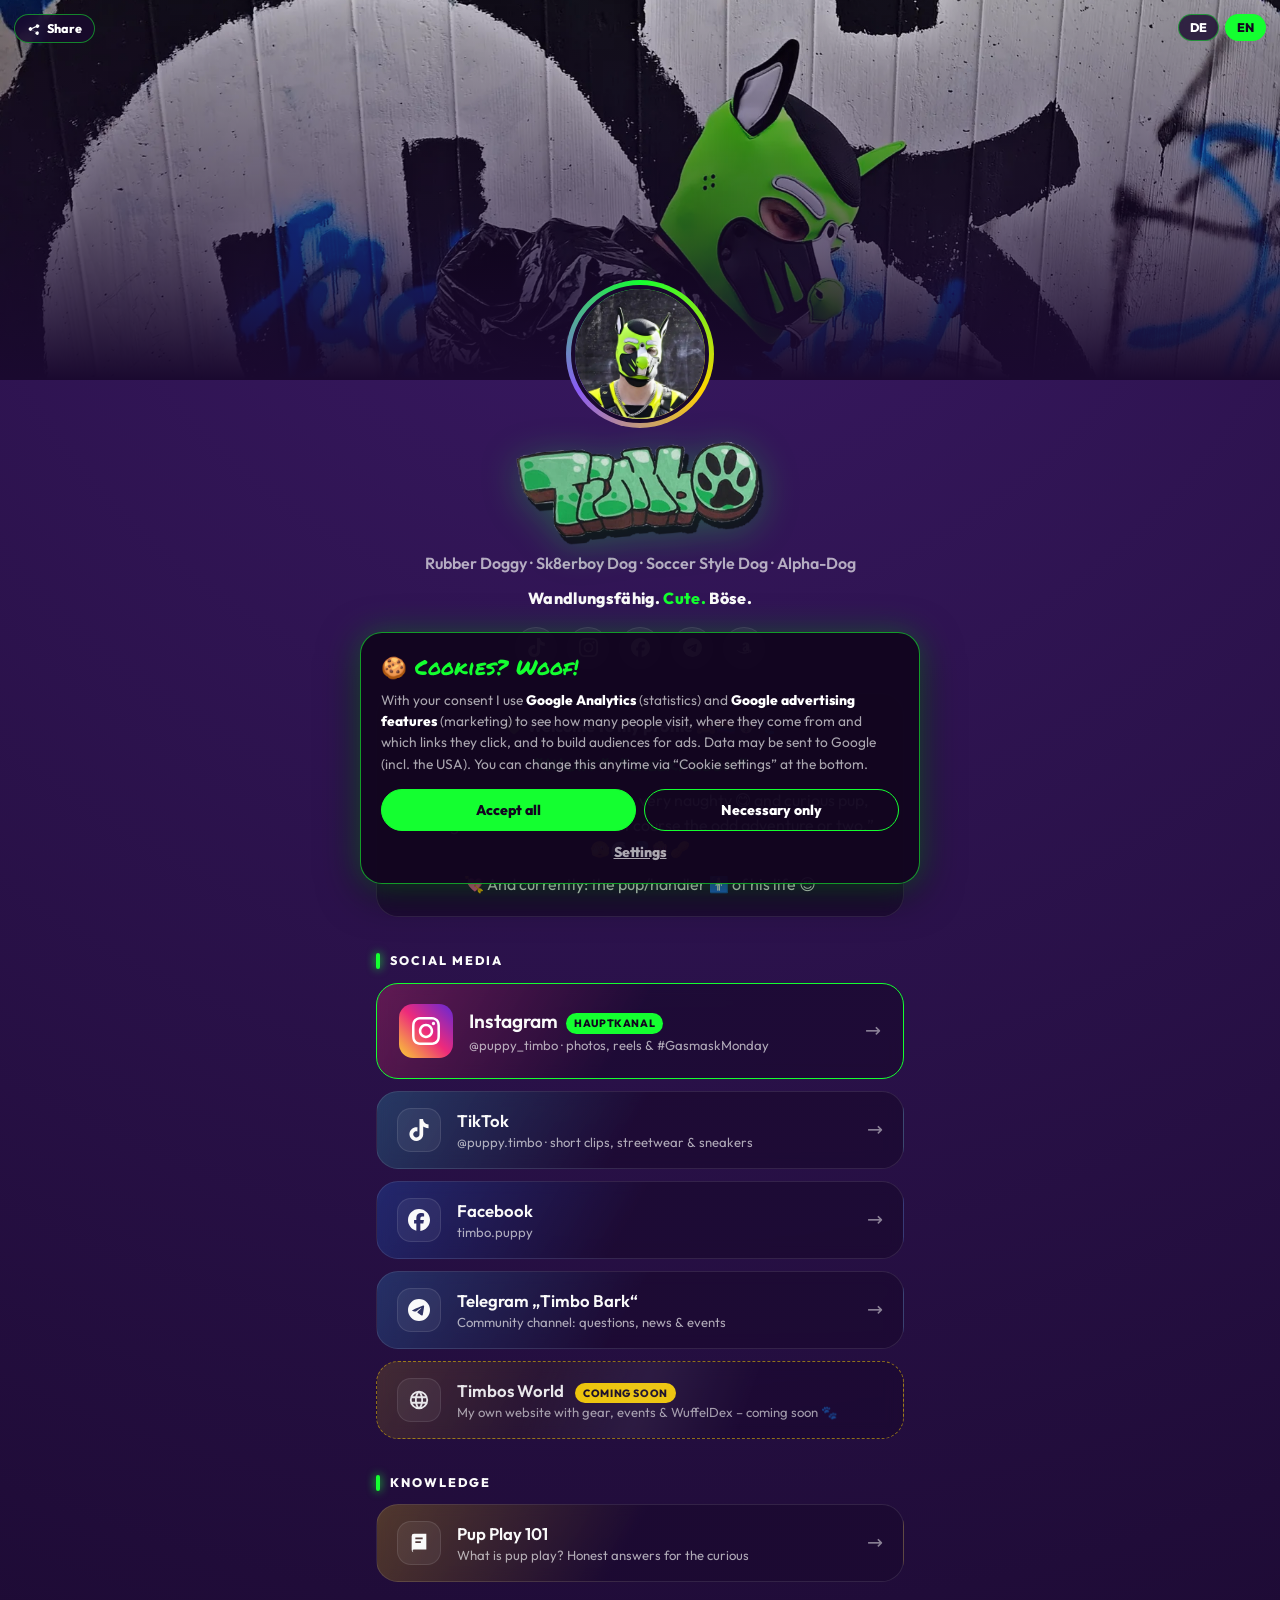
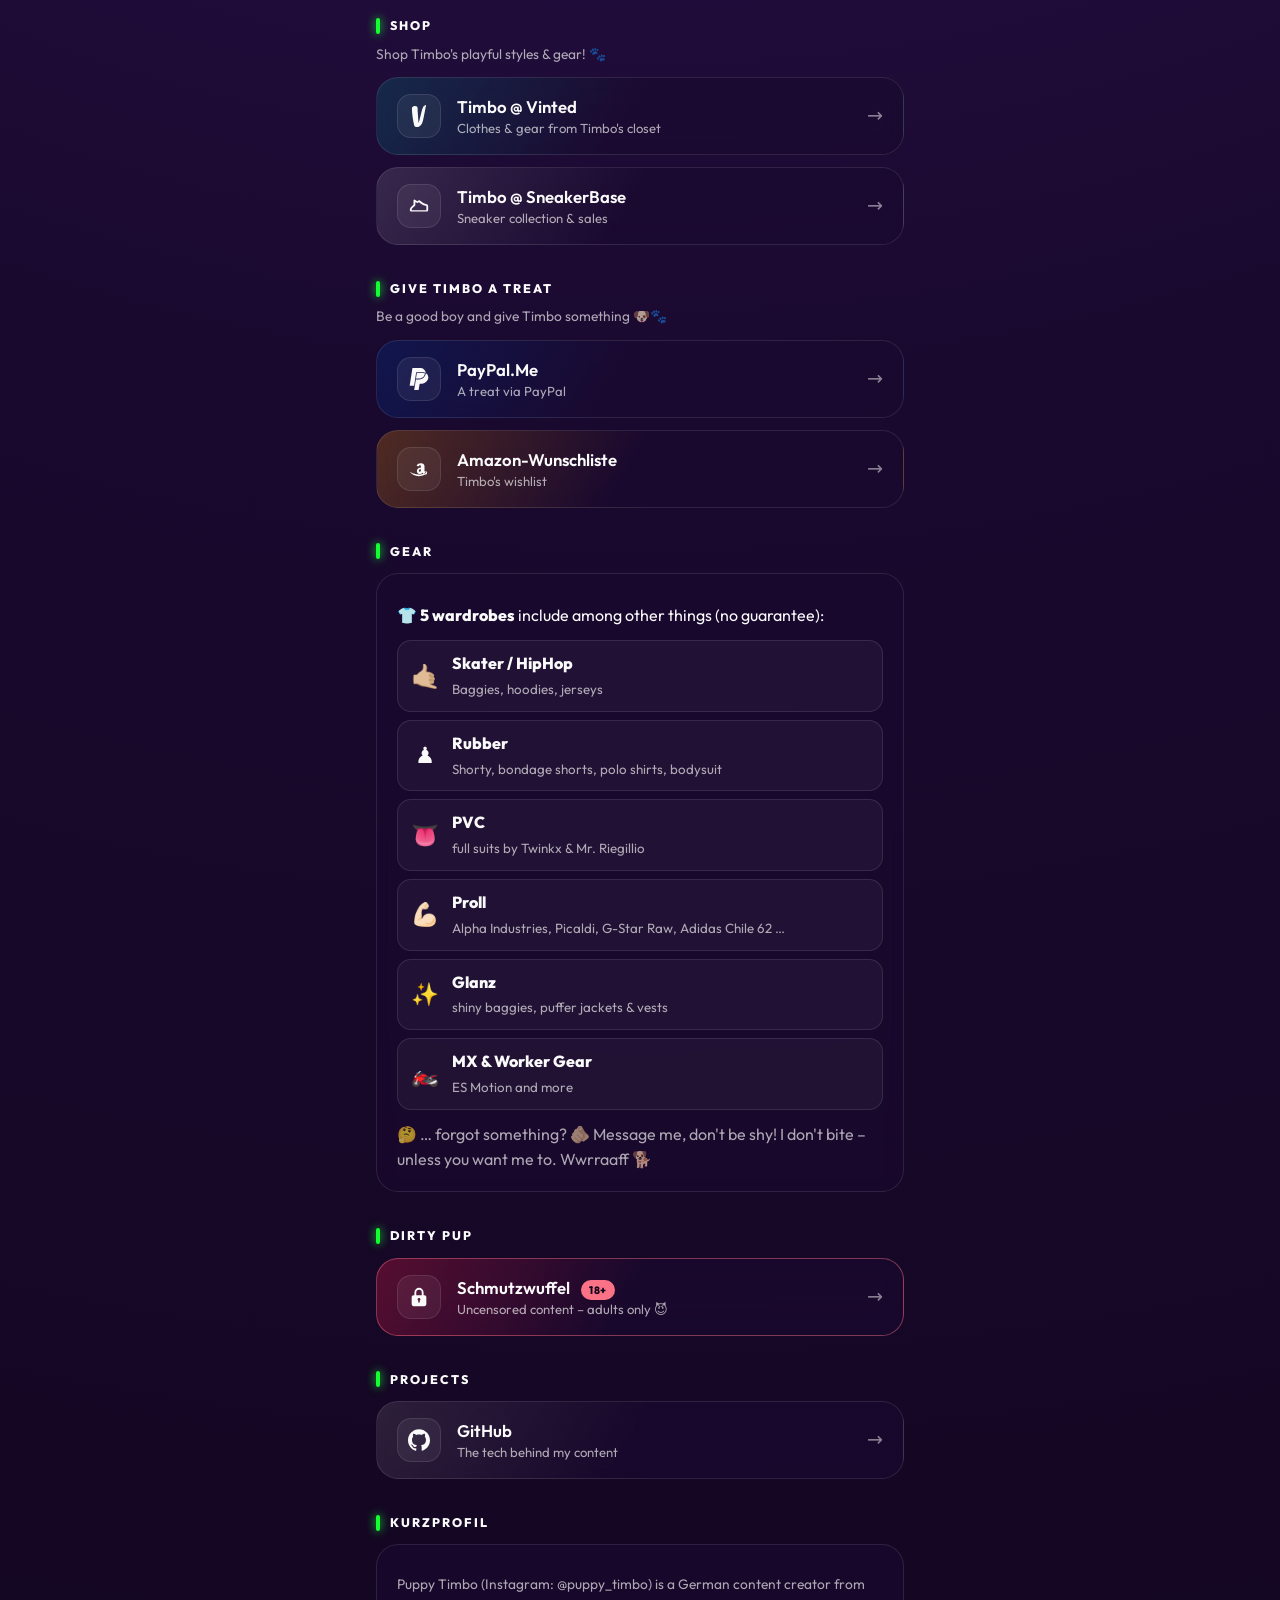
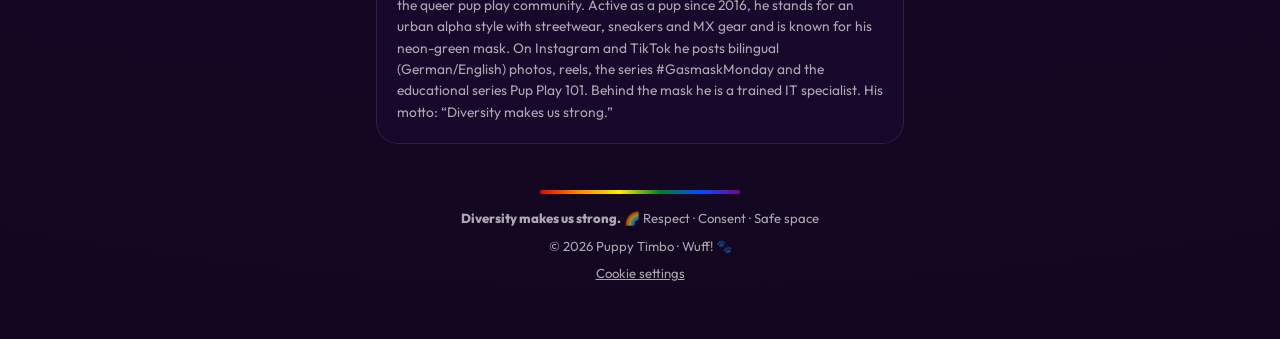
==== commit 8caf76dd: "Add files via upload" ====
--- a/index.html
+++ b/index.html
@@ -24,68 +24,131 @@
 <meta property="og:title" content="Puppy Timbo 🐾 | Pup-Play-Creator · Urban Pup · Alpha">
 <meta property="og:description" content="Puppy Timbo (@puppy_timbo): Pup-Play-Creator aus Deutschland – Urban Pup, Alpha, Streetwear &amp; MX-Gear. Alle Links, Instagram und Pup Play 101.">
 <meta property="og:url" content="https://puppytimbo.github.io/">
-<meta property="og:image" content="https://puppytimbo.github.io/assets/og-image.png">
+<meta property="og:image" content="https://puppytimbo.github.io/assets/og-timbo-4.png">
 <meta property="og:image:width" content="1200"><meta property="og:image:height" content="630">
 <meta property="og:image:alt" content="Puppy Timbo – Wandlungsfähig. Cute. Böse.">
 <meta name="twitter:card" content="summary_large_image">
 <meta name="twitter:title" content="Puppy Timbo 🐾 | Pup-Play-Creator · Urban Pup · Alpha">
 <meta name="twitter:description" content="Puppy Timbo (@puppy_timbo): Pup-Play-Creator aus Deutschland – Urban Pup, Alpha, Streetwear &amp; MX-Gear. Alle Links, Instagram und Pup Play 101.">
-<meta name="twitter:image" content="https://puppytimbo.github.io/assets/og-image.png">
+<meta name="twitter:image" content="https://puppytimbo.github.io/assets/og-timbo-4.png">
 <meta name="theme-color" content="#1a092f">
 <link rel="icon" href="assets/paw.svg" type="image/svg+xml">
 <link rel="alternate" type="text/plain" title="llms.txt" href="https://puppytimbo.github.io/llms.txt">
 <link rel="preload" href="assets/fonts/permanent-marker-latin-400-normal.woff2" as="font" type="font/woff2" crossorigin>
 <link rel="stylesheet" href="assets/style.css">
 <script src="assets/lang.js"></script>
-<!-- Google Search Console: falls nötig, hier den Bestätigungs-Code eintragen: <meta name="google-site-verification" content="CODE"> -->
+<meta name="google-site-verification" content="-UgkaAf0ZhnJ0lVutRiFTx2wC3g34fvNn3dFfCc-CHU">
+<meta name="msvalidate.01" content="F6BD9BACC0AF9E7D569E2B8569E51517">
 <script type="application/ld+json">
 {
  "@context": "https://schema.org",
- "@type": "ProfilePage",
- "url": "https://puppytimbo.github.io/",
- "dateCreated": "2026-11-12T20:00:00+01:00",
- "dateModified": "2026-11-12T20:00:00+01:00",
- "inLanguage": [
-  "de",
-  "en"
- ],
- "mainEntity": {
-  "@type": "Person",
-  "@id": "https://puppytimbo.github.io/#person",
-  "name": "Puppy Timbo",
-  "alternateName": [
-   "Pup Timbo",
-   "puppy_timbo",
-   "Timbo"
-  ],
-  "description": "Puppy Timbo (Instagram: @puppy_timbo) ist ein deutscher Content Creator aus der queeren Pup-Play-Community. Er ist seit 2016 als Puppy aktiv, steht für einen urbanen Alpha-Stil mit Streetwear, Sneakern und MX-Gear und ist an seiner neongrünen Maske erkennbar. Auf Instagram und TikTok postet er zweisprachig (Deutsch/Englisch) Fotos, Reels, die Serie #GasmaskMonday und die Aufklärungsreihe Pup Play 101. Hinter der Maske ist er gelernter Informatiker. Sein Motto: „Vielfalt macht stark.“",
-  "url": "https://puppytimbo.github.io/",
-  "image": "https://puppytimbo.github.io/assets/og-image.png",
-  "jobTitle": "Content Creator",
-  "slogan": "Wandlungsfähig. Cute. Böse.",
-  "knowsAbout": [
-   "Pup Play",
-   "Puppy Play",
-   "Pet Play",
-   "Queer Community",
-   "LGBTQ+",
-   "Streetwear",
-   "MX-Gear",
-   "Content Creation",
-   "Fotografie"
-  ],
-  "knowsLanguage": [
-   "de",
-   "en"
-  ],
-  "sameAs": [
-   "https://www.instagram.com/puppy_timbo/",
-   "https://www.tiktok.com/@puppy.timbo",
-   "https://www.facebook.com/timbo.puppy",
-   "https://t.me/timbo_bark",
-   "https://github.com/PuppyTimbo"
-  ]
- }
+ "@graph": [
+  {
+   "@type": "WebSite",
+   "@id": "https://puppytimbo.github.io/#website",
+   "url": "https://puppytimbo.github.io/",
+   "name": "Puppy Timbo",
+   "alternateName": [
+    "Pup Timbo",
+    "puppytimbo.github.io"
+   ],
+   "inLanguage": [
+    "de",
+    "en"
+   ],
+   "publisher": {
+    "@id": "https://puppytimbo.github.io/#person"
+   }
+  },
+  {
+   "@type": "ProfilePage",
+   "@id": "https://puppytimbo.github.io/#profilepage",
+   "url": "https://puppytimbo.github.io/",
+   "name": "Puppy Timbo – Links, Pup Play 101 & mehr",
+   "isPartOf": {
+    "@id": "https://puppytimbo.github.io/#website"
+   },
+   "dateCreated": "2026-11-12T20:00:00+01:00",
+   "dateModified": "2026-11-12T23:45:00+01:00",
+   "inLanguage": [
+    "de",
+    "en"
+   ],
+   "primaryImageOfPage": {
+    "@id": "https://puppytimbo.github.io/#avatar"
+   },
+   "mainEntity": {
+    "@id": "https://puppytimbo.github.io/#person"
+   }
+  },
+  {
+   "@type": "ImageObject",
+   "@id": "https://puppytimbo.github.io/#avatar",
+   "url": "https://puppytimbo.github.io/assets/avatar.webp",
+   "width": 600,
+   "height": 600,
+   "caption": "Puppy Timbo mit neongrüner Pup-Maske und MX-Gear"
+  },
+  {
+   "@type": "Person",
+   "@id": "https://puppytimbo.github.io/#person",
+   "name": "Puppy Timbo",
+   "alternateName": [
+    "Pup Timbo",
+    "puppy_timbo",
+    "Timbo"
+   ],
+   "description": "Puppy Timbo (Instagram: @puppy_timbo) ist ein deutscher Content Creator aus der queeren Pup-Play-Community. Er ist seit 2016 als Puppy aktiv, steht für einen urbanen Alpha-Stil mit Streetwear, Sneakern und MX-Gear und ist an seiner neongrünen Maske erkennbar. Auf Instagram und TikTok postet er zweisprachig (Deutsch/Englisch) Fotos, Reels, die Serie #GasmaskMonday und die Aufklärungsreihe Pup Play 101. Hinter der Maske ist er gelernter Informatiker. Sein Motto: „Vielfalt macht stark.“",
+   "url": "https://puppytimbo.github.io/",
+   "image": {
+    "@id": "https://puppytimbo.github.io/#avatar"
+   },
+   "logo": "https://puppytimbo.github.io/assets/logo.png",
+   "jobTitle": "Content Creator",
+   "slogan": "Wandlungsfähig. Cute. Böse.",
+   "nationality": {
+    "@type": "Country",
+    "name": "Deutschland"
+   },
+   "homeLocation": {
+    "@type": "Country",
+    "name": "Deutschland"
+   },
+   "knowsAbout": [
+    "Pup Play",
+    "Puppy Play",
+    "Pet Play",
+    "Queer Community",
+    "LGBTQ+",
+    "CSD",
+    "Streetwear",
+    "Sneaker",
+    "MX-Gear",
+    "Rubber",
+    "PVC",
+    "Content Creation",
+    "Fotografie",
+    "OBS Studio"
+   ],
+   "knowsLanguage": [
+    "de",
+    "en"
+   ],
+   "sameAs": [
+    "https://www.instagram.com/puppy_timbo/",
+    "https://www.tiktok.com/@puppy.timbo",
+    "https://www.facebook.com/timbo.puppy",
+    "https://t.me/timbo_bark",
+    "https://github.com/PuppyTimbo"
+   ],
+   "subjectOf": {
+    "@type": "FAQPage",
+    "@id": "https://puppytimbo.github.io/pupplay101.html#faq",
+    "name": "Pup Play 101",
+    "url": "https://puppytimbo.github.io/pupplay101.html"
+   }
+  }
+ ]
 }
 </script>
 </head>
@@ -97,7 +160,7 @@
 <main class="wrap">
   <section class="head">
     <div class="avatar"><img src="assets/avatar.webp" width="600" height="600" alt="Puppy Timbo mit neongrüner Pup-Maske und MX-Gear"></div>
-    <h1 class="logo-h"><img class="logo" src="assets/logo.webp" width="347" height="146" alt="Puppy Timbo"></h1>
+    <h1 class="logo-h"><img class="logo" src="assets/logo.webp" width="347" height="146" alt=""><span class="sr">Puppy Timbo</span></h1>
     <p class="tag">Rubber Doggy · Sk8erboy Dog · Soccer Style Dog · Alpha-Dog</p>
     <p class="claim">Wandlungsfähig. <span>Cute.</span> Böse.</p>
     <nav class="socrow" aria-label="Social Media"><a href="https://www.tiktok.com/@puppy.timbo" target="_blank" rel="noopener" aria-label="TikTok" title="TikTok" data-track="icon_tiktok"><svg viewBox="0 0 24 24" aria-hidden="true"><path d="M12.525.02c1.31-.02 2.61-.01 3.91-.02.08 1.53.63 3.09 1.75 4.17 1.12 1.11 2.7 1.62 4.24 1.79v4.03c-1.44-.05-2.89-.35-4.2-.97-.57-.26-1.1-.59-1.62-.93-.01 2.92.01 5.84-.02 8.75-.08 1.4-.54 2.79-1.35 3.94-1.31 1.92-3.58 3.17-5.91 3.21-1.43.08-2.86-.31-4.08-1.03-2.02-1.19-3.44-3.37-3.65-5.71-.02-.5-.03-1-.01-1.49.18-1.9 1.12-3.72 2.58-4.96 1.66-1.44 3.98-2.13 6.15-1.72.02 1.48-.04 2.96-.04 4.44-.99-.32-2.15-.23-3.02.37-.63.41-1.11 1.04-1.36 1.75-.21.51-.15 1.07-.14 1.61.24 1.64 1.82 3.02 3.5 2.87 1.12-.01 2.19-.66 2.77-1.61.19-.33.4-.67.41-1.06.1-1.79.06-3.57.07-5.36.01-4.03-.01-8.05.02-12.07z"/></svg></a><a href="https://www.instagram.com/puppy_timbo/" target="_blank" rel="noopener" aria-label="Instagram" title="Instagram" data-track="icon_instagram"><svg viewBox="0 0 24 24" aria-hidden="true"><path d="M7.0301.084c-1.2768.0602-2.1487.264-2.911.5634-.7888.3075-1.4575.72-2.1228 1.3877-.6652.6677-1.075 1.3368-1.3802 2.127-.2954.7638-.4956 1.6365-.552 2.914-.0564 1.2775-.0689 1.6882-.0626 4.947.0062 3.2586.0206 3.6671.0825 4.9473.061 1.2765.264 2.1482.5635 2.9107.308.7889.72 1.4573 1.388 2.1228.6679.6655 1.3365 1.0743 2.1285 1.38.7632.295 1.6361.4961 2.9134.552 1.2773.056 1.6884.069 4.9462.0627 3.2578-.0062 3.668-.0207 4.9478-.0814 1.28-.0607 2.147-.2652 2.9098-.5633.7889-.3086 1.4578-.72 2.1228-1.3881.665-.6682 1.0745-1.3378 1.3795-2.1284.2957-.7632.4966-1.636.552-2.9124.056-1.2809.0692-1.6898.063-4.948-.0063-3.2583-.021-3.6668-.0817-4.9465-.0607-1.2797-.264-2.1487-.5633-2.9117-.3084-.7889-.72-1.4568-1.3876-2.1228C21.2982 1.33 20.628.9208 19.8378.6165 19.074.321 18.2017.1197 16.9244.0645 15.6471.0093 15.236-.005 11.977.0014 8.718.0076 8.31.0215 7.0301.0839m.1402 21.6932c-1.17-.0509-1.8053-.2453-2.2287-.408-.5606-.216-.96-.4771-1.3819-.895-.422-.4178-.6811-.8186-.9-1.378-.1644-.4234-.3624-1.058-.4171-2.228-.0595-1.2645-.072-1.6442-.079-4.848-.007-3.2037.0053-3.583.0607-4.848.05-1.169.2456-1.805.408-2.2282.216-.5613.4762-.96.895-1.3816.4188-.4217.8184-.6814 1.3783-.9003.423-.1651 1.0575-.3614 2.227-.4171 1.2655-.06 1.6447-.072 4.848-.079 3.2033-.007 3.5835.005 4.8495.0608 1.169.0508 1.8053.2445 2.228.408.5608.216.96.4754 1.3816.895.4217.4194.6816.8176.9005 1.3787.1653.4217.3617 1.056.4169 2.2263.0602 1.2655.0739 1.645.0796 4.848.0058 3.203-.0055 3.5834-.061 4.848-.051 1.17-.245 1.8055-.408 2.2294-.216.5604-.4763.96-.8954 1.3814-.419.4215-.8181.6811-1.3783.9-.4224.1649-1.0577.3617-2.2262.4174-1.2656.0595-1.6448.072-4.8493.079-3.2045.007-3.5825-.006-4.848-.0608M16.953 5.5864A1.44 1.44 0 1 0 18.39 4.144a1.44 1.44 0 0 0-1.437 1.4424M5.8385 12.012c.0067 3.4032 2.7706 6.1557 6.173 6.1493 3.4026-.0065 6.157-2.7701 6.1506-6.1733-.0065-3.4032-2.771-6.1565-6.174-6.1498-3.403.0067-6.156 2.771-6.1496 6.1738M8 12.0077a4 4 0 1 1 4.008 3.9921A3.9996 3.9996 0 0 1 8 12.0077"/></svg></a><a href="https://www.facebook.com/timbo.puppy" target="_blank" rel="noopener" aria-label="Facebook" title="Facebook" data-track="icon_facebook"><svg viewBox="0 0 24 24" aria-hidden="true"><path d="M9.101 23.691v-7.98H6.627v-3.667h2.474v-1.58c0-4.085 1.848-5.978 5.858-5.978.401 0 .955.042 1.468.103a8.68 8.68 0 0 1 1.141.195v3.325a8.623 8.623 0 0 0-.653-.036 26.805 26.805 0 0 0-.733-.009c-.707 0-1.259.096-1.675.309a1.686 1.686 0 0 0-.679.622c-.258.42-.374.995-.374 1.752v1.297h3.919l-.386 2.103-.287 1.564h-3.246v8.245C19.396 23.238 24 18.179 24 12.044c0-6.627-5.373-12-12-12s-12 5.373-12 12c0 5.628 3.874 10.35 9.101 11.647Z"/></svg></a><a href="https://t.me/timbo_bark" target="_blank" rel="noopener" aria-label="Telegram" title="Telegram" data-track="icon_telegram"><svg viewBox="0 0 24 24" aria-hidden="true"><path d="M11.944 0A12 12 0 0 0 0 12a12 12 0 0 0 12 12 12 12 0 0 0 12-12A12 12 0 0 0 12 0a12 12 0 0 0-.056 0zm4.962 7.224c.1-.002.321.023.465.14a.506.506 0 0 1 .171.325c.016.093.036.306.02.472-.18 1.898-.962 6.502-1.36 8.627-.168.9-.499 1.201-.82 1.23-.696.065-1.225-.46-1.9-.902-1.056-.693-1.653-1.124-2.678-1.8-1.185-.78-.417-1.21.258-1.91.177-.184 3.247-2.977 3.307-3.23.007-.032.014-.15-.056-.212s-.174-.041-.249-.024c-.106.024-1.793 1.14-5.061 3.345-.48.33-.913.49-1.302.48-.428-.008-1.252-.241-1.865-.44-.752-.245-1.349-.374-1.297-.789.027-.216.325-.437.893-.663 3.498-1.524 5.83-2.529 6.998-3.014 3.332-1.386 4.025-1.627 4.476-1.635z"/></svg></a><a href="https://www.amazon.de/hz/wishlist/ls/9B53QBAU2EZE" target="_blank" rel="noopener" aria-label="Amazon-Wunschliste" title="Amazon-Wunschliste" data-track="icon_wishlist"><svg viewBox="0 0 24 24" aria-hidden="true"><path d="M3 15.6c4.6 2.8 11 3.3 17.3.4.4-.2.8.3.4.6-2.8 2.3-7.3 3.5-11 3.1A16 16 0 0 1 2.6 16c-.3-.3 0-.6.4-.4Zm17.6-.7c.6.7-.2 3-1.2 4-.2.2-.4.1-.3-.1.3-.8 1-2.6.6-3s-2-.2-2.8-.1c-.2 0-.3-.2 0-.3 1.4-.9 3.1-.6 3.7-.5ZM14 10.6V9.5c0-1-.1-1.5-.9-1.5s-1 .5-1.2 1.1L9.4 8.8C9.9 6.5 12 5.8 14 5.8c1 0 2.3.3 3.1 1 1 1 .9 2.3.9 3.7v3.3c0 1 .4 1.4.8 2l-1.8 1.6c-.6-.5-.8-.8-1.1-1.3a3.8 3.8 0 0 1-3.3 1.4C10.9 17.5 9.7 16.4 9.7 14.3c0-1.6.9-2.8 2.2-3.3 1.1-.5 2.2-.5 2.1-.4Zm0 2.2v-.6c-1.4 0-2.1.4-2.1 1.6 0 .7.4 1.2 1 1.2s.8-.3 1-.8c.2-.5.1-.9.1-1.4Z"/></svg></a></nav>
--- a/assets/style.css
+++ b/assets/style.css
@@ -171,3 +171,5 @@
 .agegate .cc-b button:first-child{background:#fb7185;border-color:#fb7185}
 .agegate .cc-b button.sec{border-color:#fb7185}
 .box.small{font-size:.86rem;color:var(--muted)}
+.cc-d[hidden]{display:none}
+.sr{position:absolute;width:1px;height:1px;overflow:hidden;clip:rect(0 0 0 0);white-space:nowrap}
